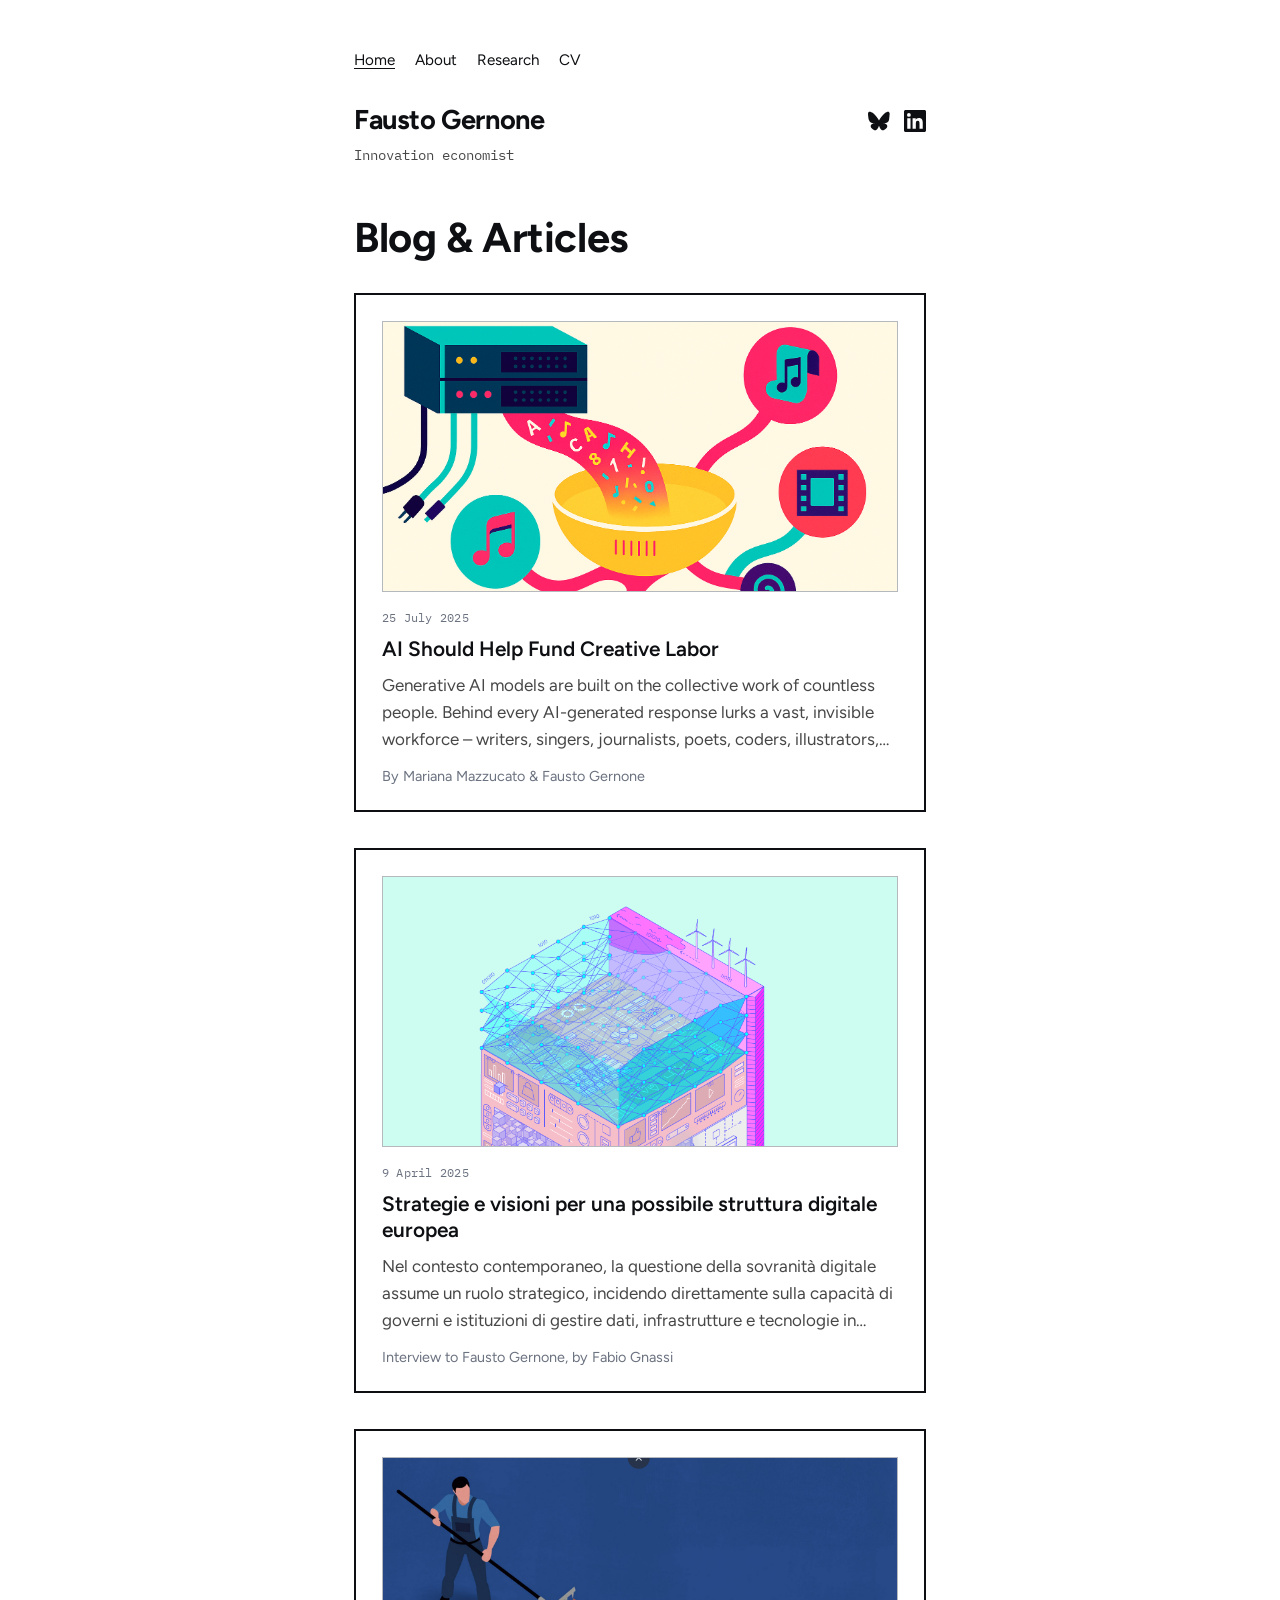
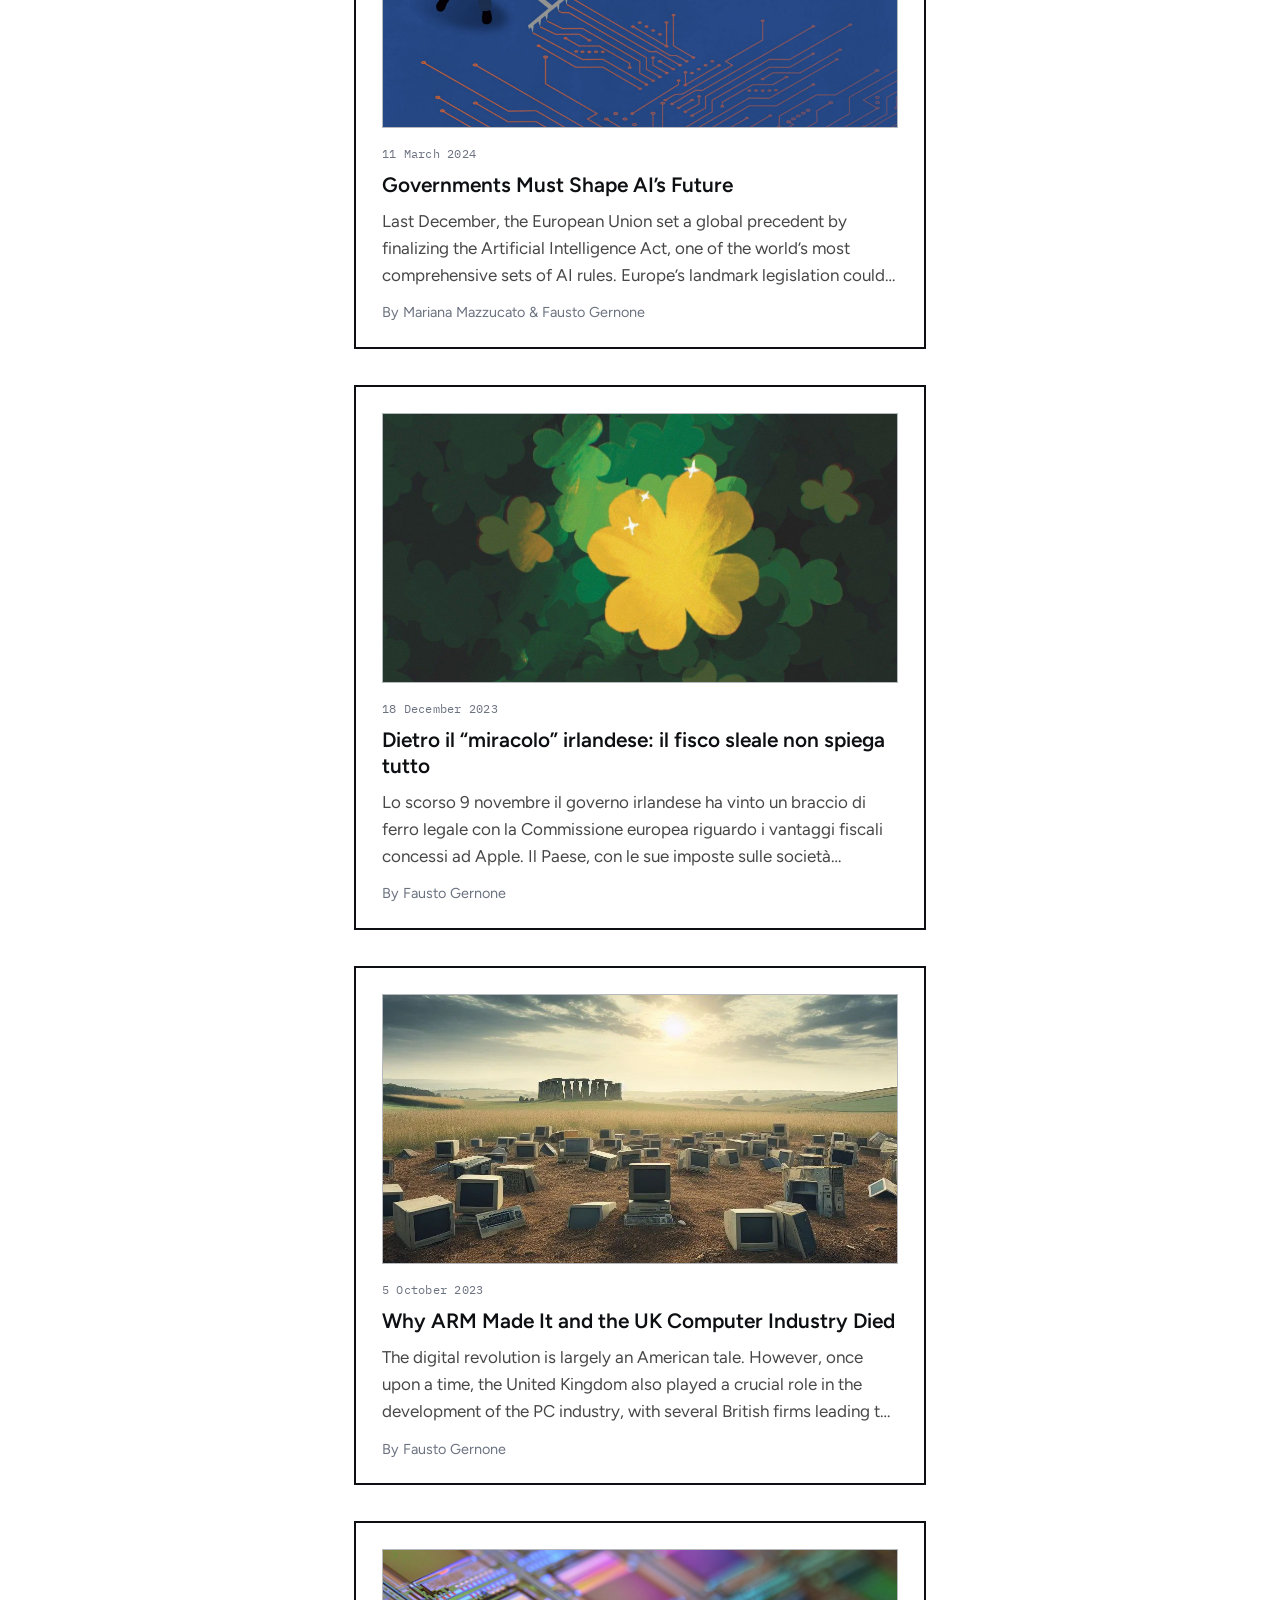
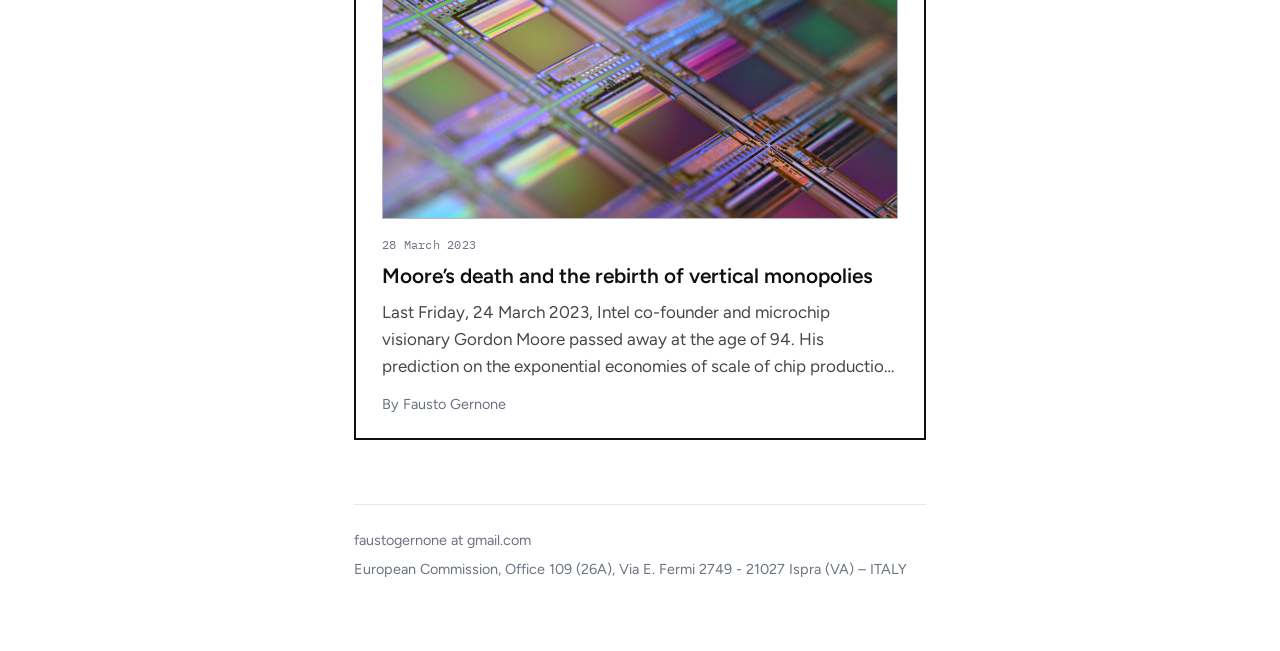
==== index.html @ ef16dad3 "Initial version of fausto.ge static site" ====
<!doctype html>
<html lang="en">
<head>
<meta charset="utf-8">
<meta name="viewport" content="width=device-width, initial-scale=1">
<title>Fausto Gernone</title>
<meta name="description" content="Fausto Gernone — innovation economist. Blog & articles.">
<link rel="preconnect" href="https://fonts.googleapis.com">
<link rel="preconnect" href="https://fonts.gstatic.com" crossorigin>
<link href="https://fonts.googleapis.com/css2?family=Figtree:wght@400;500;600;700&family=IBM+Plex+Mono:wght@400;500&display=swap" rel="stylesheet">
<link rel="stylesheet" href="style.css">
</head>
<body>
<div class="container">

  <header class="site-header">
    <nav class="site-nav">
      <a href="index.html" aria-current="page">Home</a>
      <a href="about.html">About</a>
      <a href="research.html">Research</a>
      <a href="https://drive.google.com/file/d/1a1qruCtXTRyG9_i2cJbVmglhtq5A1HjI/view?usp=sharing">CV</a>
    </nav>
    <div class="title-row">
      <h2 class="site-title"><a href="index.html">Fausto Gernone</a></h2>
      <div class="social">
      <a href="https://bsky.app/profile/faustogernone.bsky.social" aria-label="Bluesky" title="Bluesky">
        <svg viewBox="0 0 600 530" xmlns="http://www.w3.org/2000/svg" aria-hidden="true"><path d="M135.72 44.03C202.216 93.951 273.74 195.17 300 249.49c26.262-54.316 97.782-155.54 164.28-205.46C512.26 8.009 590-19.862 590 68.825c0 17.712-10.155 148.79-16.111 170.07-20.703 73.984-96.144 92.854-163.25 81.433 117.3 19.964 147.14 86.092 82.697 152.22-122.39 125.59-175.91-31.511-189.63-71.766-2.514-7.38-3.69-10.832-3.708-7.896-.017-2.936-1.193.516-3.707 7.896-13.714 40.255-67.233 197.36-189.63 71.766-64.444-66.128-34.605-132.26 82.697-152.22-67.108 11.421-142.55-7.449-163.25-81.433C10.155 217.61 0 86.535 0 68.825c0-88.687 77.742-60.816 135.72-24.795z"/></svg>
      </a>
      <a href="https://www.linkedin.com/in/fausto-gernone-833bab109/" aria-label="LinkedIn" title="LinkedIn">
        <svg viewBox="0 0 24 24" xmlns="http://www.w3.org/2000/svg" aria-hidden="true"><path d="M20.447 20.452h-3.554v-5.569c0-1.328-.027-3.037-1.852-3.037-1.853 0-2.136 1.445-2.136 2.939v5.667H9.351V9h3.414v1.561h.046c.477-.9 1.637-1.85 3.37-1.85 3.601 0 4.267 2.37 4.267 5.455v6.286zM5.337 7.433a2.062 2.062 0 01-2.063-2.065 2.064 2.064 0 112.063 2.065zm1.782 13.019H3.555V9h3.564v11.452zM22.225 0H1.771C.792 0 0 .774 0 1.729v20.542C0 23.227.792 24 1.771 24h20.451C23.2 24 24 23.227 24 22.271V1.729C24 .774 23.2 0 22.222 0h.003z"/></svg>
      </a>
      </div>
    </div>
    <p class="site-tagline">Innovation economist</p>
  </header>

  <main>
    <h1 class="page-title">Blog &amp; Articles</h1>

    <div class="posts">

      <article class="post">
        <a href="https://www.project-syndicate.org/onpoint/how-ai-profits-can-help-fund-cultural-production-by-mariana-mazzucato-and-fausto-gernone-2025-07"><img class="post-thumb" src="images/post-ai-creative-labor.png" alt="" loading="lazy"></a>
        <div class="post-body">
          <p class="post-date">25 July 2025</p>
          <h3 class="post-title"><a href="https://www.project-syndicate.org/onpoint/how-ai-profits-can-help-fund-cultural-production-by-mariana-mazzucato-and-fausto-gernone-2025-07">AI Should Help Fund Creative Labor</a></h3>
          <p class="post-excerpt">Generative AI models are built on the collective work of countless people. Behind every AI-generated response lurks a vast, invisible workforce &ndash; writers, singers, journalists, poets, coders, illustrators, photographers, and filmmakers &ndash; whose creations have been used without permission or compensation.</p>
          <p class="byline">By Mariana Mazzucato &amp; Fausto Gernone</p>
        </div>
      </article>

      <article class="post">
        <a href="https://www.the-bunker.it/strategie-e-visioni-per-una-possibile-struttura-digitale-europea/"><img class="post-thumb" src="images/post-bunker-interview.png" alt="" loading="lazy"></a>
        <div class="post-body">
          <p class="post-date">9 April 2025</p>
          <h3 class="post-title"><a href="https://www.the-bunker.it/strategie-e-visioni-per-una-possibile-struttura-digitale-europea/">Strategie e visioni per una possibile struttura digitale europea</a></h3>
          <p class="post-excerpt">Nel contesto contemporaneo, la questione della sovranit&agrave; digitale assume un ruolo strategico, incidendo direttamente sulla capacit&agrave; di governi e istituzioni di gestire dati, infrastrutture e tecnologie in modo autonomo. Secondo Fausto Gernone, economista della concorrenza specializzato in ecosistemi digitali, l&rsquo;Europa sconta oggi un ritardo strutturale.</p>
          <p class="byline">Interview to Fausto Gernone, by Fabio Gnassi</p>
        </div>
      </article>

      <article class="post">
        <a href="https://www.project-syndicate.org/magazine/governments-must-shape-ai-business-not-only-regulate-redistribute-after-the-fact-by-mariana-mazzucato-and-fausto-gernone-2024-03"><img class="post-thumb" src="images/post-governments-ai.png" alt="" loading="lazy"></a>
        <div class="post-body">
          <p class="post-date">11 March 2024</p>
          <h3 class="post-title"><a href="https://www.project-syndicate.org/magazine/governments-must-shape-ai-business-not-only-regulate-redistribute-after-the-fact-by-mariana-mazzucato-and-fausto-gernone-2024-03">Governments Must Shape AI&rsquo;s Future</a></h3>
          <p class="post-excerpt">Last December, the European Union set a global precedent by finalizing the Artificial Intelligence Act, one of the world&rsquo;s most comprehensive sets of AI rules. Europe&rsquo;s landmark legislation could signal a broader trend toward more responsive AI policies.</p>
          <p class="byline">By Mariana Mazzucato &amp; Fausto Gernone</p>
        </div>
      </article>

      <article class="post">
        <a href="https://www.ilfattoquotidiano.it/in-edicola/articoli/2023/12/18/dietro-il-miracolo-irlandese-il-fisco-sleale-non-spiega-tutto/7386383/"><img class="post-thumb" src="images/post-irish-miracle.jpg" alt="" loading="lazy"></a>
        <div class="post-body">
          <p class="post-date">18 December 2023</p>
          <h3 class="post-title"><a href="https://www.ilfattoquotidiano.it/in-edicola/articoli/2023/12/18/dietro-il-miracolo-irlandese-il-fisco-sleale-non-spiega-tutto/7386383/">Dietro il &ldquo;miracolo&rdquo; irlandese: il fisco sleale non spiega tutto</a></h3>
          <p class="post-excerpt">Lo scorso 9 novembre il governo irlandese ha vinto un braccio di ferro legale con la Commissione europea riguardo i vantaggi fiscali concessi ad Apple. Il Paese, con le sue imposte sulle societ&agrave; estremamente basse, &egrave; diventato un rifugio fiscale attraente, attirando a Dublino le sedi europee di innumerevoli multinazionali.</p>
          <p class="byline">By Fausto Gernone</p>
        </div>
      </article>

      <article class="post">
        <a href="https://medium.com/iipp-blog/why-arm-made-it-and-the-uk-computer-industry-died-6fdf1dc7c665"><img class="post-thumb" src="images/post-arm.jpg" alt="" loading="lazy"></a>
        <div class="post-body">
          <p class="post-date">5 October 2023</p>
          <h3 class="post-title"><a href="https://medium.com/iipp-blog/why-arm-made-it-and-the-uk-computer-industry-died-6fdf1dc7c665">Why ARM Made It and the UK Computer Industry Died</a></h3>
          <p class="post-excerpt">The digital revolution is largely an American tale. However, once upon a time, the United Kingdom also played a crucial role in the development of the PC industry, with several British firms leading the way in the digital realm.</p>
          <p class="byline">By Fausto Gernone</p>
        </div>
      </article>

      <article class="post">
        <a href="https://medium.com/iipp-blog/moores-death-and-the-rebirth-of-vertical-monopolies-befa9ce5b892"><img class="post-thumb" src="images/post-moore.jpg" alt="" loading="lazy"></a>
        <div class="post-body">
          <p class="post-date">28 March 2023</p>
          <h3 class="post-title"><a href="https://medium.com/iipp-blog/moores-death-and-the-rebirth-of-vertical-monopolies-befa9ce5b892">Moore&rsquo;s death and the rebirth of vertical monopolies</a></h3>
          <p class="post-excerpt">Last Friday, 24 March 2023, Intel co-founder and microchip visionary Gordon Moore passed away at the age of 94. His prediction on the exponential economies of scale of chip production made him a symbol of the technological progress in the industry.</p>
          <p class="byline">By Fausto Gernone</p>
        </div>
      </article>

    </div>
  </main>

  <footer class="site-footer">
    <p>faustogernone at gmail.com</p>
    <p>European Commission, Office 109 (26A), Via E. Fermi 2749 - 21027 Ispra (VA) – ITALY</p>
  </footer>

</div>
</body>
</html>
---- style.css ----
/* fausto.ge — faithful static replica of the WordPress "Pub" theme
   Design tokens extracted from the live site:
   fonts  Figtree (body/headings), Literata (site title), IBM Plex Mono (tagline)
   colors primary #0d0f12  secondary #005ae1  foreground #474747
          background #ffffff  tertiary #f7f9fd
   layout 620px content column, line-height 1.6                          */

:root {
  --primary:    #0d0f12;
  --secondary:  #005ae1;
  --foreground: #474747;
  --background: #ffffff;
  --tertiary:   #f7f9fd;
  --content:    620px;
  --sans:  "Figtree", -apple-system, BlinkMacSystemFont, "Segoe UI", sans-serif;
  --mono:  "IBM Plex Mono", ui-monospace, "SF Mono", Menlo, Consolas, monospace;
}

* { box-sizing: border-box; }

html { -webkit-text-size-adjust: 100%; }

body {
  margin: 0;
  background-color: var(--background);
  color: var(--foreground);
  font-family: var(--sans);
  font-size: 17px;
  line-height: 1.6;
  -webkit-font-smoothing: antialiased;
  text-rendering: optimizeLegibility;
}

.container {
  max-width: var(--content);
  margin: 0 auto;
  padding: 3rem 1.5rem 4rem;
}

a { color: var(--secondary); text-decoration: none; }
a:hover { color: var(--primary); text-decoration: underline; text-underline-offset: 2px; }

/* ---------- Header ---------- */
.site-header { margin-bottom: 3rem; }

.site-nav {
  display: flex;
  flex-wrap: wrap;
  gap: 1.25rem;
  margin-bottom: 2rem;
  font-size: 0.95rem;
}
.site-nav a { color: var(--primary); }
.site-nav a:hover { color: var(--secondary); text-decoration: none; }
.site-nav a[aria-current="page"] { text-decoration: underline; text-underline-offset: 3px; }

.title-row {
  display: flex;
  align-items: center;
  gap: 0.95rem;
  margin: 0 0 0.35rem;
}
.site-title {
  font-family: var(--sans);
  font-weight: 700;
  font-size: 1.7rem;
  line-height: 1.2;
  letter-spacing: -0.015em;
  margin: 0;
}
.site-title a { color: var(--primary); }
.site-title a:hover { color: var(--foreground); text-decoration: none; }

.site-tagline {
  font-family: var(--mono);
  font-size: 0.9rem;
  color: var(--foreground);
  margin: 0 0 1rem;
}
/* the quirk: a terminal cursor that blinks a few times, then signs off */
.site-tagline::after {
  content: "\258B";           /* ▋ */
  margin-left: 0.15em;
  color: var(--secondary);
  opacity: 0;
  animation: blinkout 4.4s steps(1) forwards;
}
@keyframes blinkout {
  0%, 25%, 50%, 75%       { opacity: 1; }
  12.5%, 37.5%, 62.5%, 87.5%, 100% { opacity: 0; }
}
@media (prefers-reduced-motion: reduce) {
  .site-tagline::after { animation: none; opacity: 0; }
}

.social { display: flex; gap: 0.85rem; align-items: center; margin-left: auto; }
.social a { color: var(--primary); display: inline-flex; }
.social a:hover { color: var(--secondary); }
.social svg { width: 22px; height: 22px; display: block; fill: currentColor; }

/* ---------- Headings ---------- */
h1.page-title {
  font-family: var(--sans);
  font-weight: 700;
  color: var(--primary);
  font-size: clamp(1.9rem, 1.6rem + 1.5vw, 2.6rem);
  line-height: 1.15;
  letter-spacing: -0.01em;
  margin: 0 0 2rem;
}
h2.section-title {
  font-family: var(--sans);
  font-weight: 700;
  color: var(--primary);
  font-size: clamp(1.5rem, 1.35rem + 0.8vw, 1.95rem);
  line-height: 1.2;
  margin: 3rem 0 1.5rem;
}

/* ---------- Post list (home) — thick black framed postcards ---------- */
.posts { display: flex; flex-direction: column; gap: 2.25rem; }

.post {
  background: #fff;
  border: 2px solid var(--primary);   /* squared black frame */
  border-radius: 0;
  padding: 26px 26px 22px;            /* wide white mat around the picture */
  transition: border-color 0.15s ease;
}
.post:hover { border-color: var(--secondary); }

.post-thumb {
  display: block;
  width: 100%;
  aspect-ratio: 1200 / 630;
  object-fit: cover;
  margin: 0;
  border-radius: 0;
  border: 1px solid rgba(13, 15, 18, 0.28);  /* subtle dark grey line around the pic */
  background: var(--tertiary);
}

.post-body { padding: 0.95rem 0 0; }

.post-date {
  font-family: var(--mono);
  font-size: 0.78rem;
  letter-spacing: 0.02em;
  color: #6b7280;
  margin: 0 0 0.55rem;
}
.post-title {
  font-family: var(--sans);
  font-weight: 600;
  font-size: 1.3rem;
  line-height: 1.25;
  margin: 0 0 0.6rem;
}
.post-title a { color: var(--primary); }
.post-title a:hover { color: var(--secondary); text-decoration: none; }

/* Automated preview: paste the full opening text — CSS clips it to 3 lines
   and adds the ellipsis. No manual truncation needed. */
.post-excerpt {
  margin: 0 0 0.75rem;
  display: -webkit-box;
  -webkit-box-orient: vertical;
  -webkit-line-clamp: 3;
  line-clamp: 3;
  overflow: hidden;
}
.byline { font-size: 0.9rem; color: #6b7280; margin: 0; }

/* ---------- Prose (about) ---------- */
.prose p { margin: 0 0 1.25rem; }
.prose { font-size: 1.06rem; }

.about-photo {
  display: block;
  width: 100%;
  margin: 0 auto 2rem;
  border: 2px solid var(--primary);   /* same frame as the research gif */
  padding: 18px;                      /* white mat */
  background: #fff;
}

/* ---------- Research ---------- */
.research-hero {
  border: 2px solid var(--primary);
  background: #fff;
  padding: 18px;
  margin: 0 0 2.5rem;
}
.research-hero img { display: block; width: 100%; height: auto; }

.paper { margin: 0 0 2.25rem; }
.paper .cite { color: var(--primary); font-weight: 500; margin: 0 0 0.55rem; }
.paper .cite em { font-style: italic; }
.paper .award {
  font-size: 0.88rem;
  font-style: italic;
  color: #6b7280;
  margin: 0 0 0.55rem;
}

/* click-to-expand abstract + view-paper link on one line (no JS:
   native <details>; display:contents lifts summary + abstract into the
   flex row, and order pushes the open abstract below the whole line) */
.paper-actions {
  margin: 0;
  font-size: 0.95rem;
  display: flex;
  flex-wrap: wrap;
  align-items: baseline;
  gap: 0.5rem;
}
.paper-actions .pipe { color: #b9bec9; }
.paper-actions details { display: contents; }
.paper-actions summary {
  cursor: pointer;
  color: var(--secondary);
  user-select: none;
  list-style: none;              /* hide the default marker… */
}
.paper-actions summary::-webkit-details-marker { display: none; }
.paper-actions summary:hover { color: var(--primary); }
.paper-actions summary::before {
  content: "\25B6";              /* …and draw our own ▶ */
  display: inline-block;
  font-size: 0.7em;
  margin-right: 0.45em;
  transition: transform 0.15s ease;
}
.paper-actions details[open] summary::before { transform: rotate(90deg); }
.paper .abstract {
  flex-basis: 100%;              /* full-width row of its own… */
  order: 10;                     /* …after the actions line */
  margin: 0.85rem 0 0;
}

/* ---------- Footer ---------- */
.site-footer {
  margin-top: 4rem;
  padding-top: 1.5rem;
  border-top: 1px solid #e6e8ee;
  font-size: 0.9rem;
  color: #6b7280;
}
.site-footer p { margin: 0 0 0.4rem; }

@media (max-width: 500px) {
  .container { padding: 2rem 1.2rem 3rem; }
}
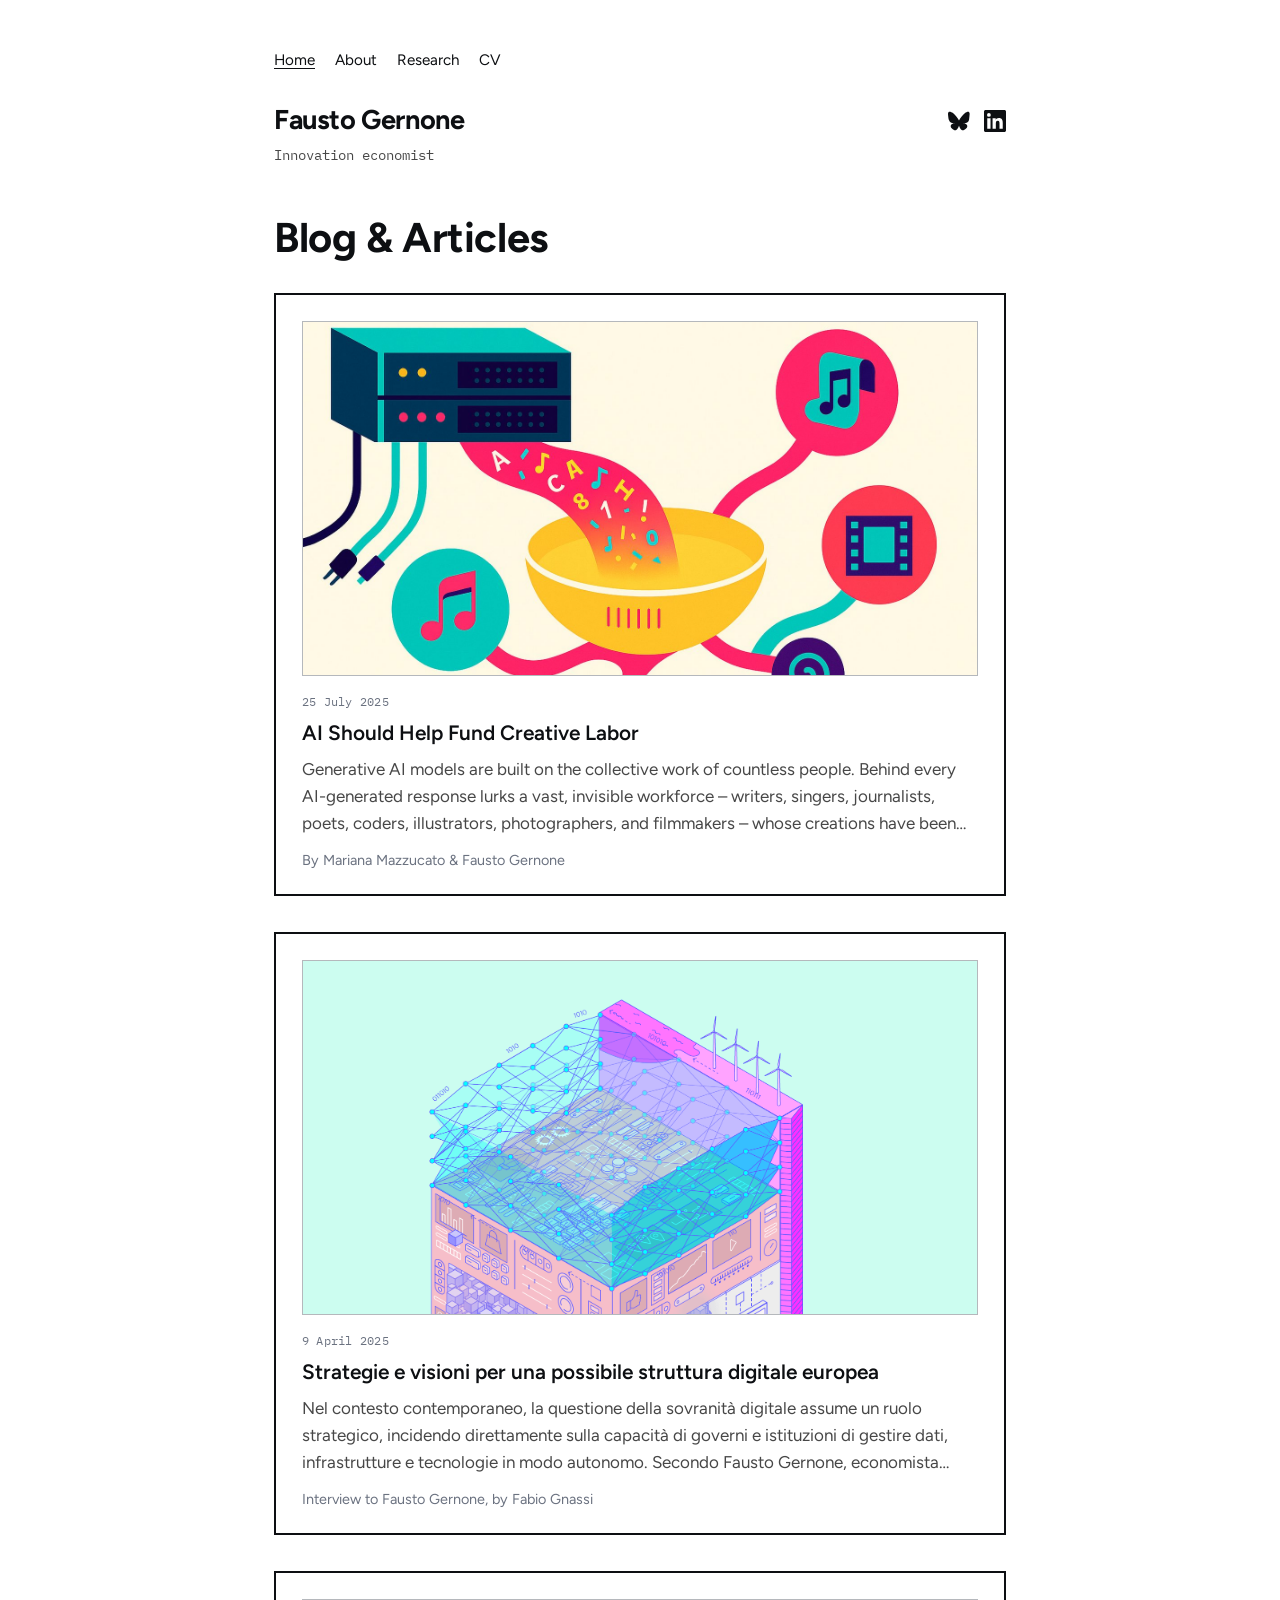
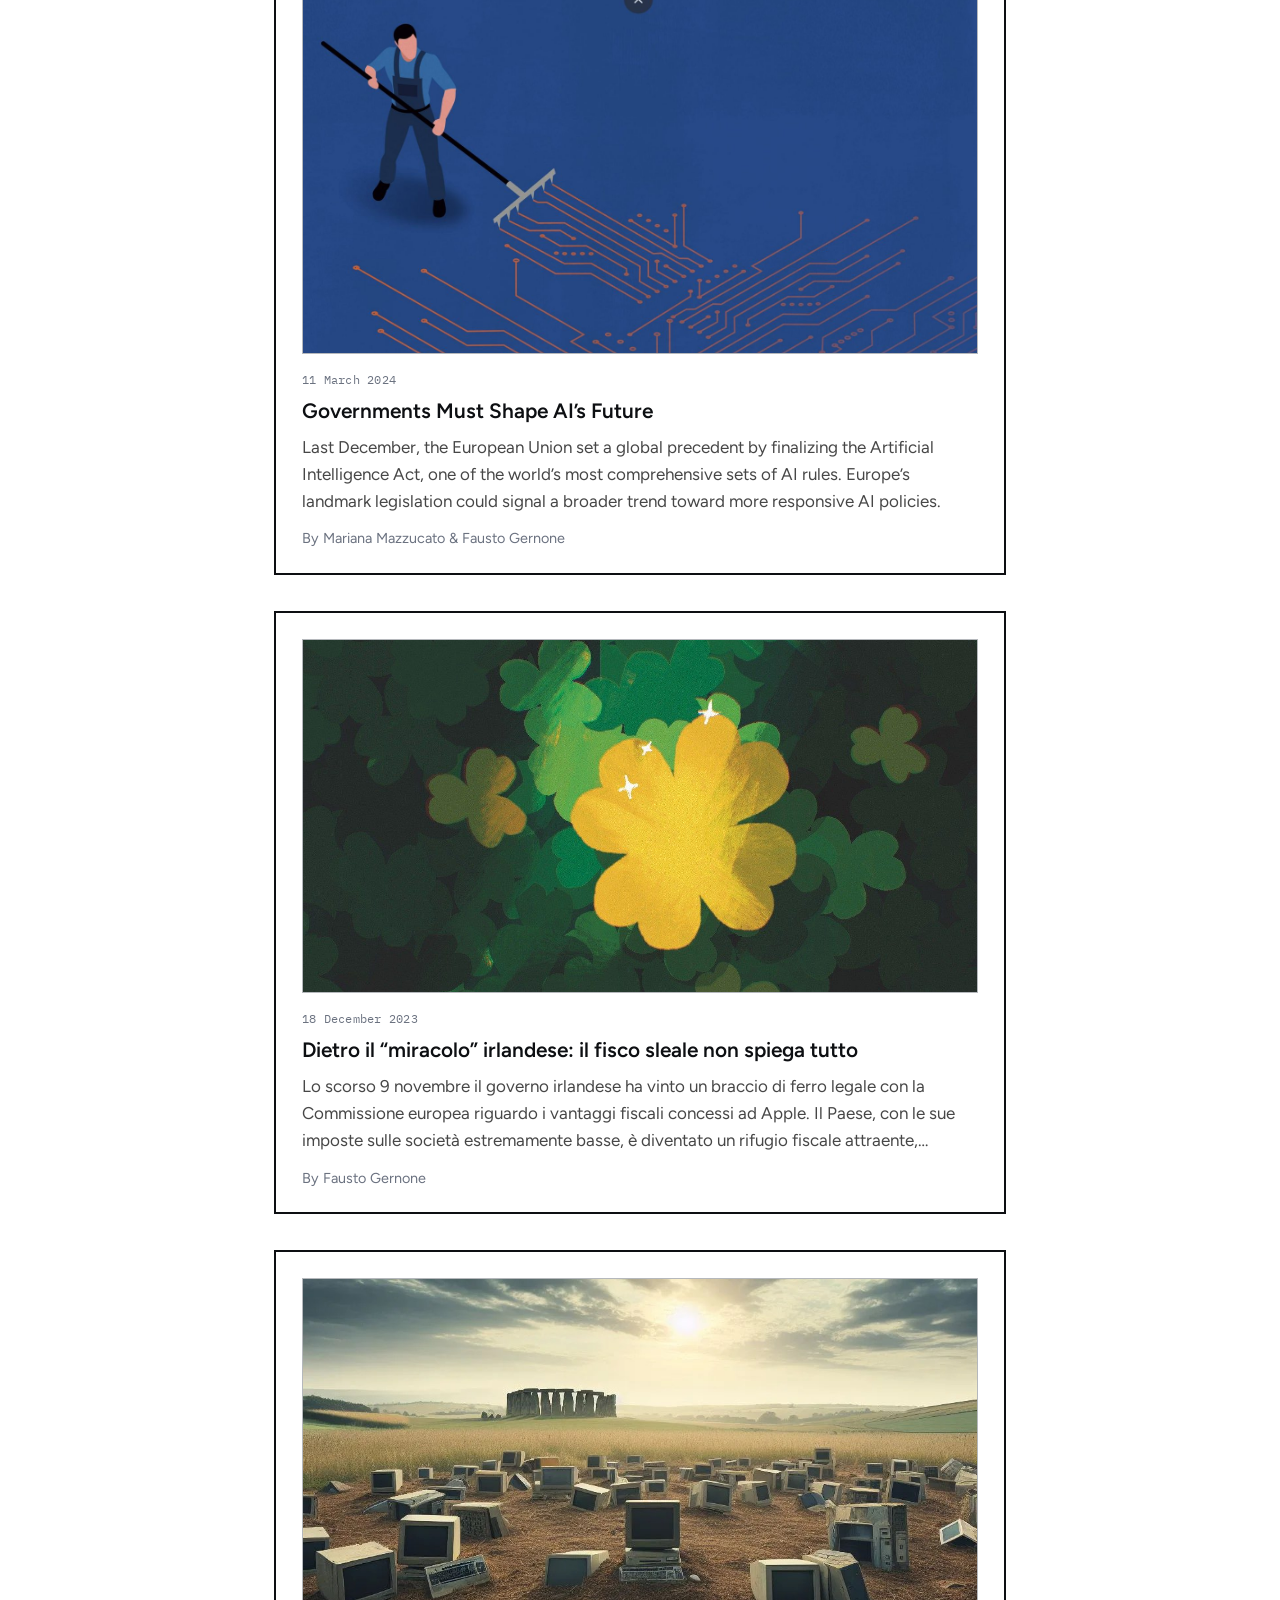
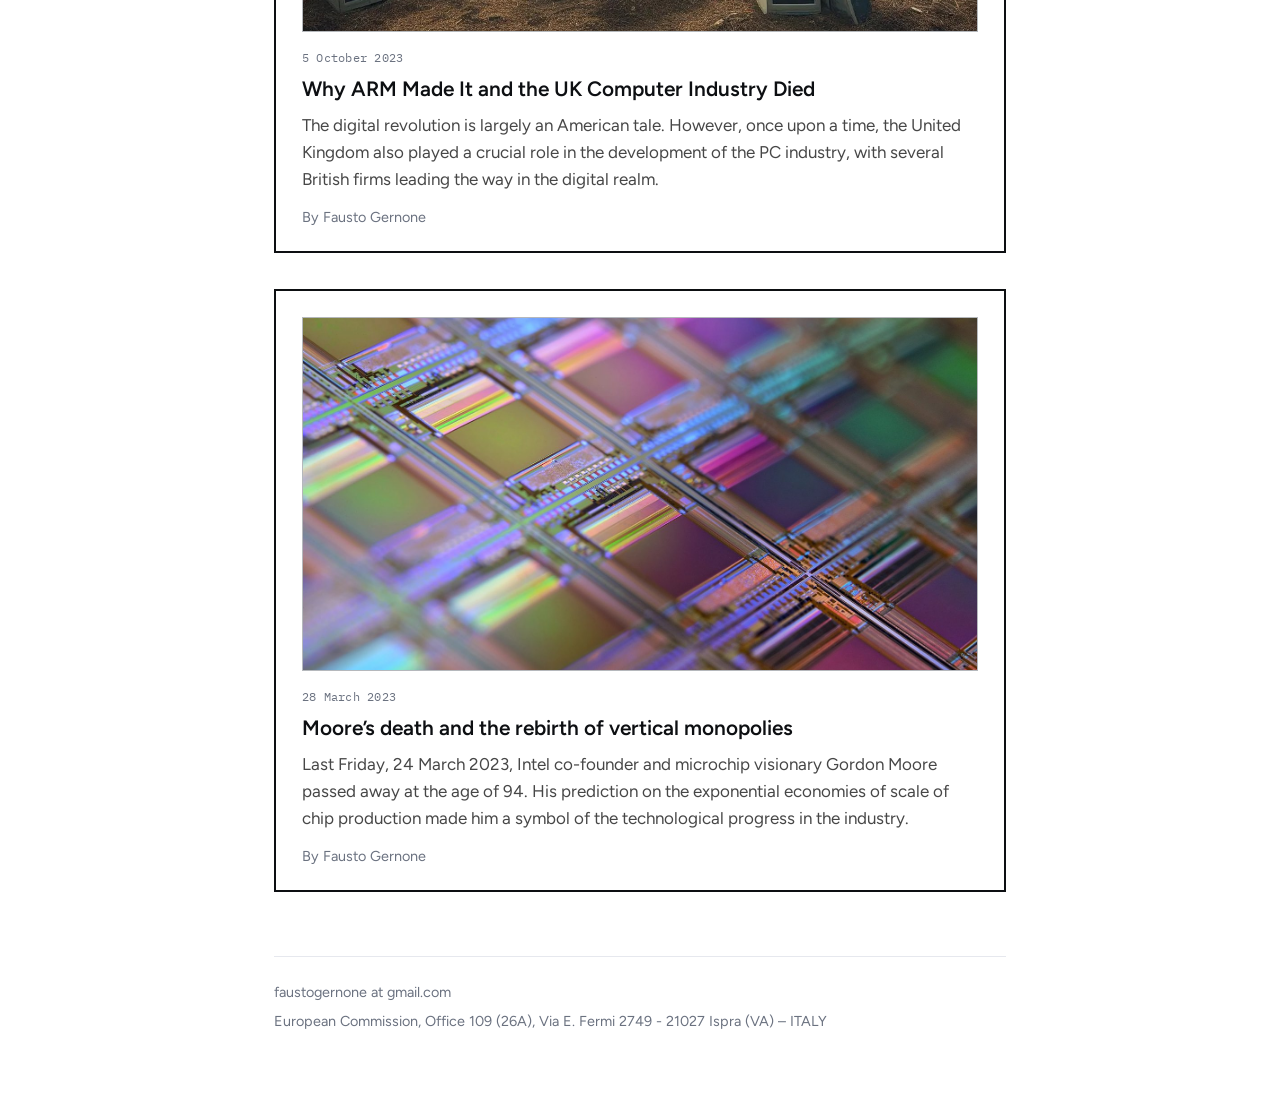
==== commit 40b65c73: "Optimize post images (resize to 1500px, recompress; 5.5MB -> 1.2MB)" ====
--- a/index.html
+++ b/index.html
@@ -40,7 +40,7 @@
     <div class="posts">
 
       <article class="post">
-        <a href="https://www.project-syndicate.org/onpoint/how-ai-profits-can-help-fund-cultural-production-by-mariana-mazzucato-and-fausto-gernone-2025-07"><img class="post-thumb" src="images/post-ai-creative-labor.png" alt="" loading="lazy"></a>
+        <a href="https://www.project-syndicate.org/onpoint/how-ai-profits-can-help-fund-cultural-production-by-mariana-mazzucato-and-fausto-gernone-2025-07"><img class="post-thumb" src="images/post-ai-creative-labor.jpg" alt="" loading="lazy"></a>
         <div class="post-body">
           <p class="post-date">25 July 2025</p>
           <h3 class="post-title"><a href="https://www.project-syndicate.org/onpoint/how-ai-profits-can-help-fund-cultural-production-by-mariana-mazzucato-and-fausto-gernone-2025-07">AI Should Help Fund Creative Labor</a></h3>
@@ -60,7 +60,7 @@
       </article>
 
       <article class="post">
-        <a href="https://www.project-syndicate.org/magazine/governments-must-shape-ai-business-not-only-regulate-redistribute-after-the-fact-by-mariana-mazzucato-and-fausto-gernone-2024-03"><img class="post-thumb" src="images/post-governments-ai.png" alt="" loading="lazy"></a>
+        <a href="https://www.project-syndicate.org/magazine/governments-must-shape-ai-business-not-only-regulate-redistribute-after-the-fact-by-mariana-mazzucato-and-fausto-gernone-2024-03"><img class="post-thumb" src="images/post-governments-ai.jpg" alt="" loading="lazy"></a>
         <div class="post-body">
           <p class="post-date">11 March 2024</p>
           <h3 class="post-title"><a href="https://www.project-syndicate.org/magazine/governments-must-shape-ai-business-not-only-regulate-redistribute-after-the-fact-by-mariana-mazzucato-and-fausto-gernone-2024-03">Governments Must Shape AI&rsquo;s Future</a></h3>
--- a/style.css
+++ b/style.css
@@ -11,7 +11,7 @@
   --foreground: #474747;
   --background: #ffffff;
   --tertiary:   #f7f9fd;
-  --content:    620px;
+  --content:    780px;
   --sans:  "Figtree", -apple-system, BlinkMacSystemFont, "Segoe UI", sans-serif;
   --mono:  "IBM Plex Mono", ui-monospace, "SF Mono", Menlo, Consolas, monospace;
 }
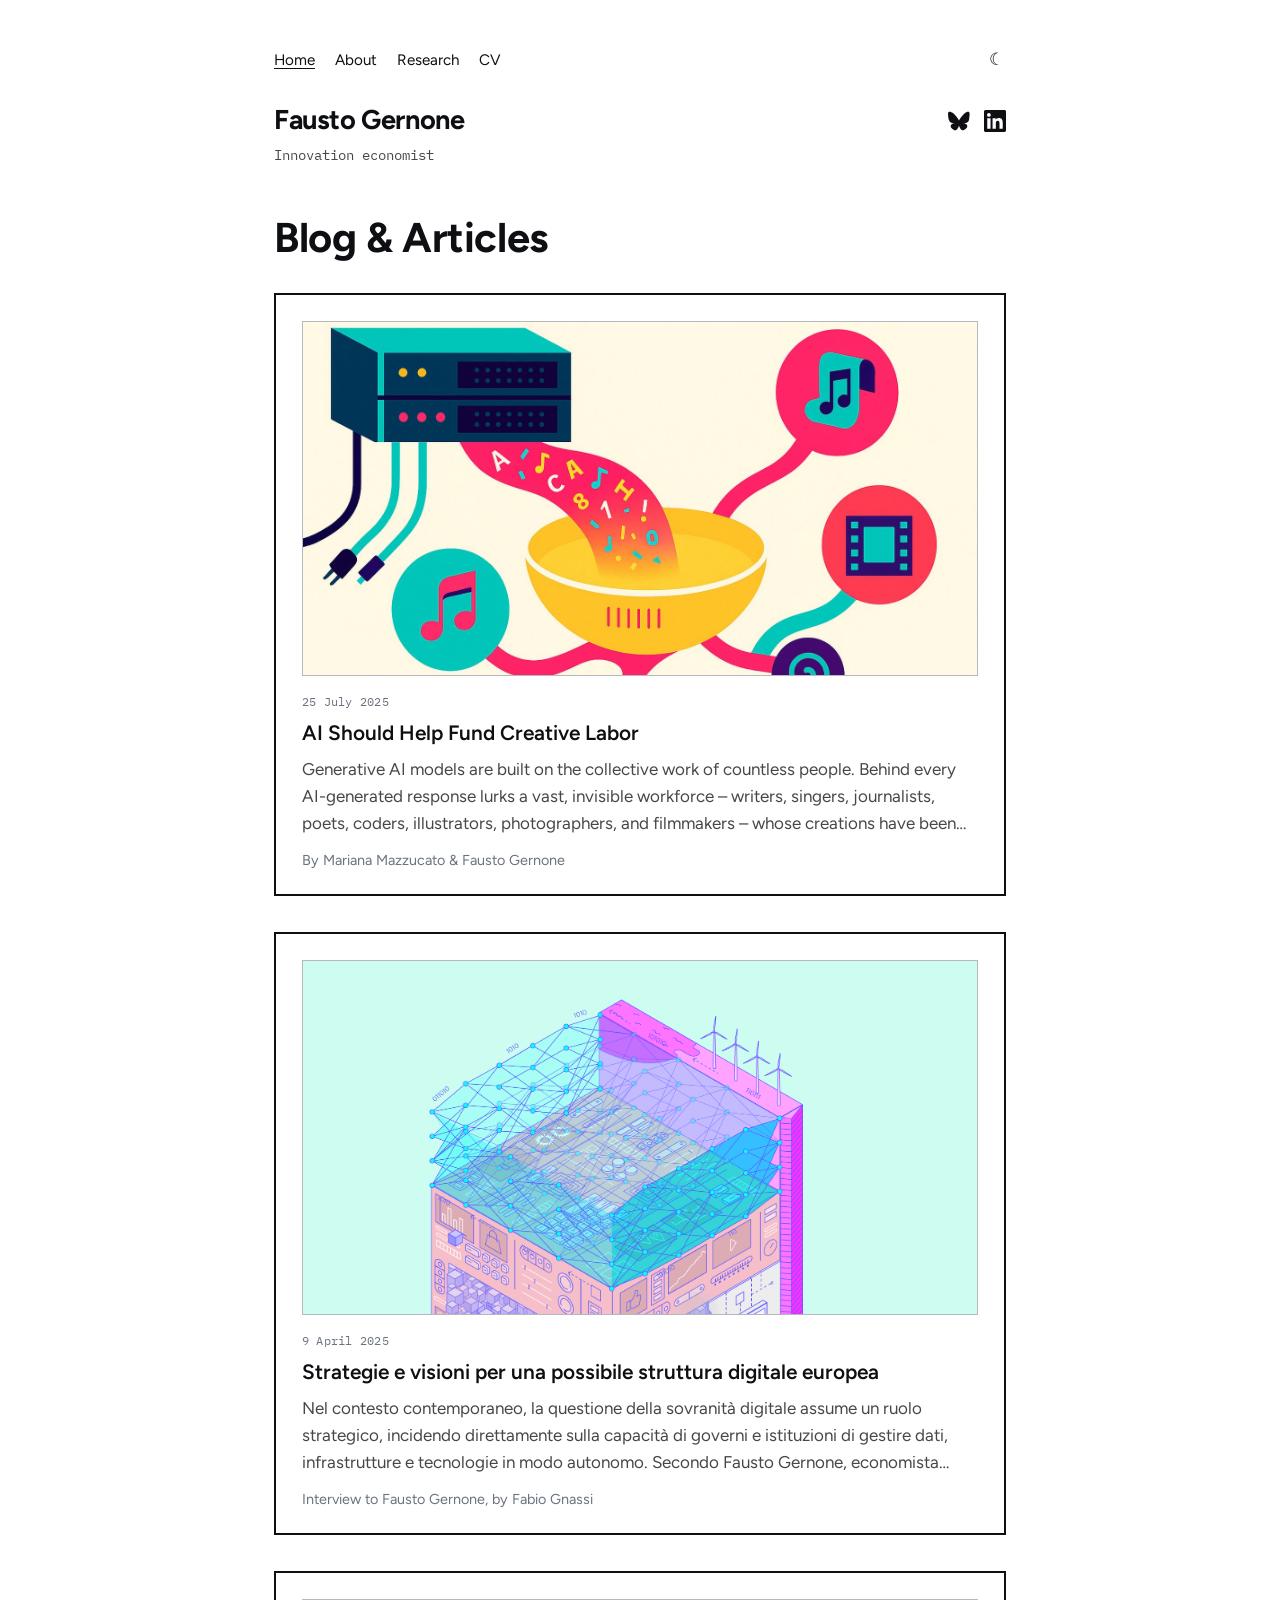
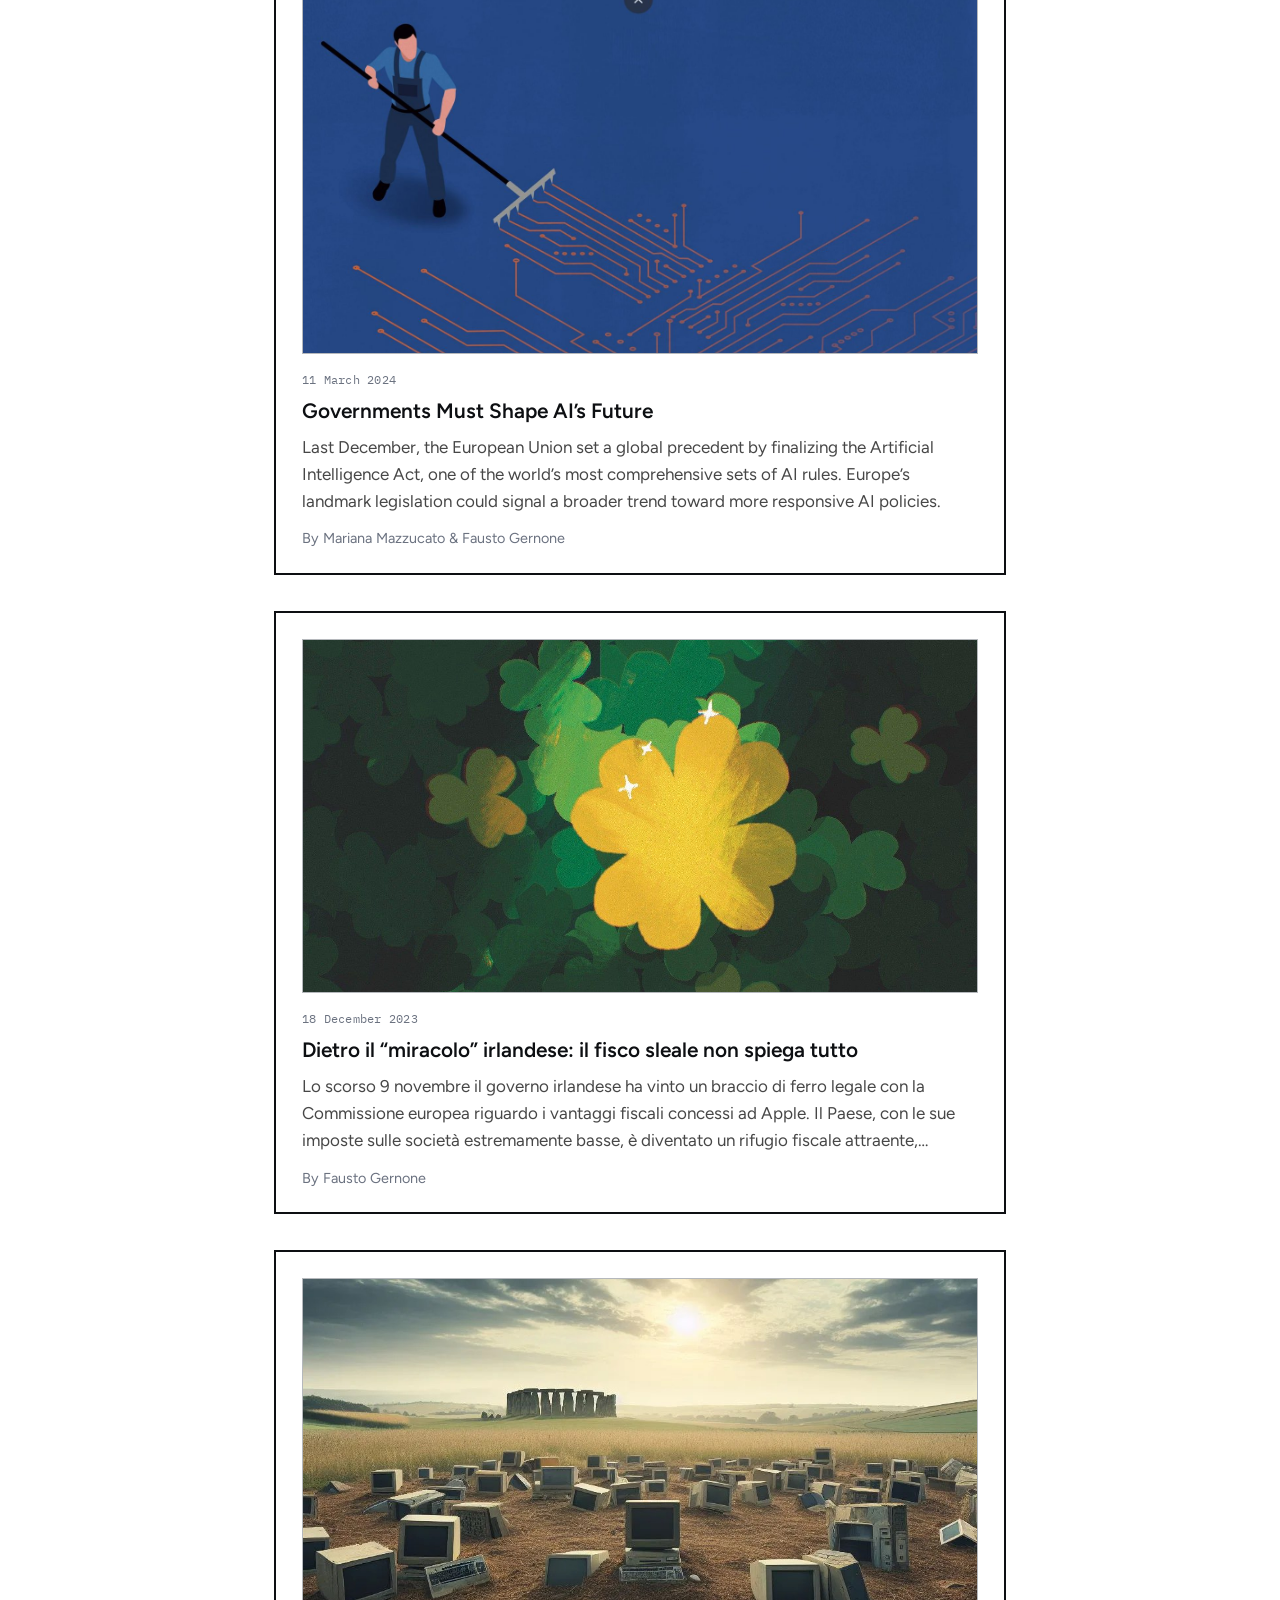
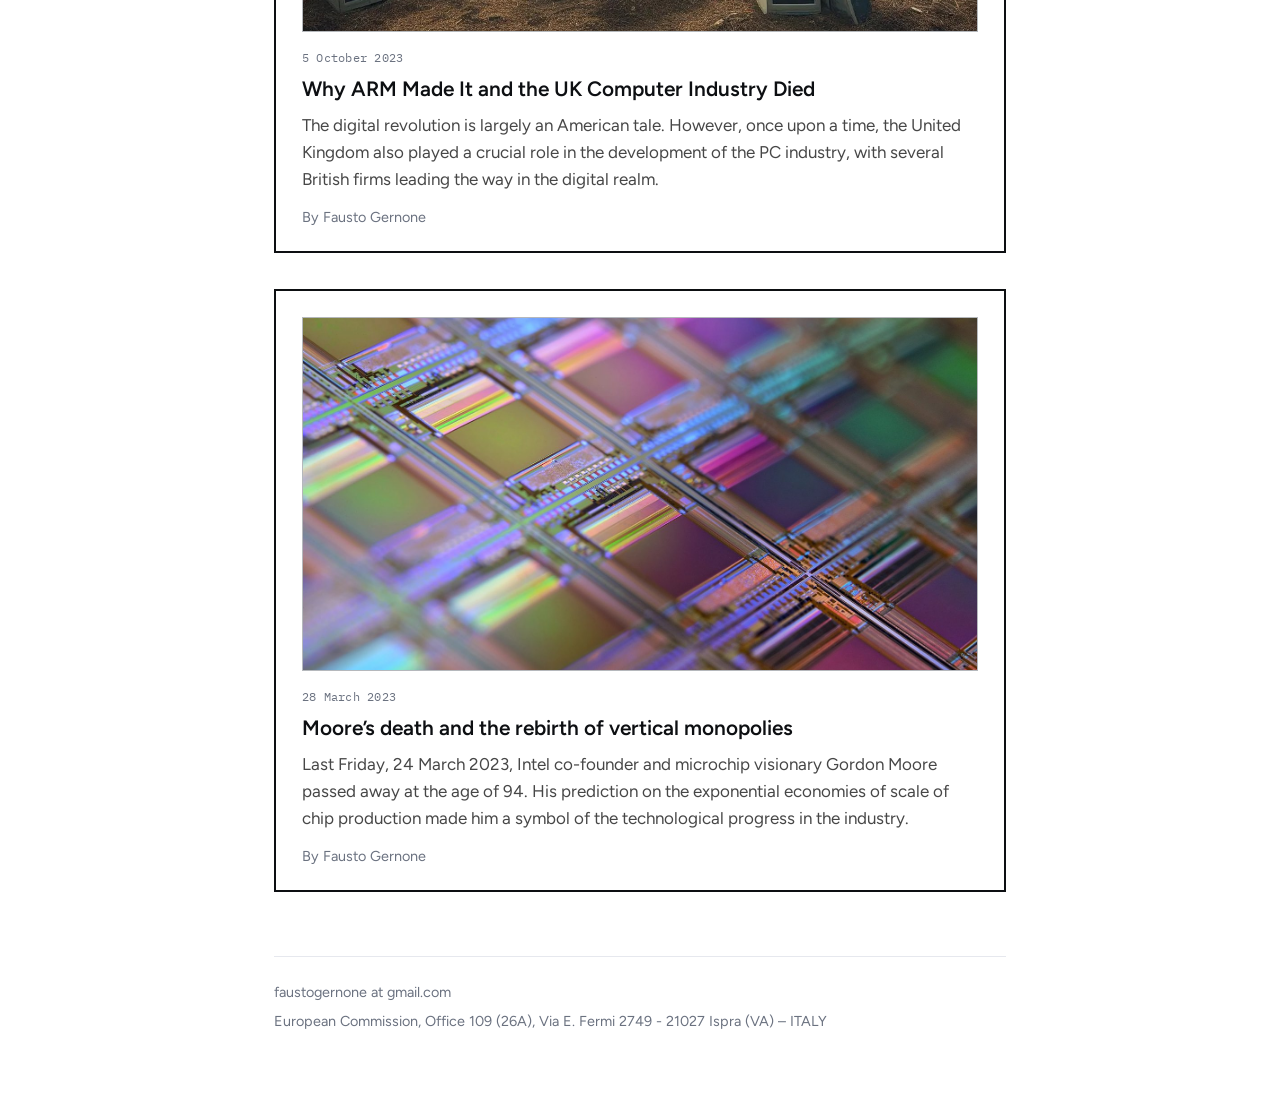
==== commit 2c4ee26b: "Replace light starfield with dark-mode toggle: night sky, white stars" ====
--- a/index.html
+++ b/index.html
@@ -8,6 +8,7 @@
 <link rel="preconnect" href="https://fonts.googleapis.com">
 <link rel="preconnect" href="https://fonts.gstatic.com" crossorigin>
 <link href="https://fonts.googleapis.com/css2?family=Figtree:wght@400;500;600;700&family=IBM+Plex+Mono:wght@400;500&display=swap" rel="stylesheet">
+<script>try{if(localStorage.getItem("theme")==="dark")document.documentElement.classList.add("dark")}catch(e){}</script>
 <link rel="stylesheet" href="style.css">
 </head>
 <body>
@@ -19,6 +20,7 @@
       <a href="about.html">About</a>
       <a href="research.html">Research</a>
       <a href="https://drive.google.com/file/d/1a1qruCtXTRyG9_i2cJbVmglhtq5A1HjI/view?usp=sharing">CV</a>
+      <button id="theme-toggle" class="theme-toggle" aria-label="Toggle dark mode" title="Toggle dark mode">☾</button>
     </nav>
     <div class="title-row">
       <h2 class="site-title"><a href="index.html">Fausto Gernone</a></h2>
@@ -108,5 +110,18 @@
   </footer>
 
 </div>
+<script>
+(function () {
+  var b = document.getElementById("theme-toggle");
+  if (!b) return;
+  function sync() { b.textContent = document.documentElement.classList.contains("dark") ? "☀" : "☾"; }
+  b.addEventListener("click", function () {
+    var dark = document.documentElement.classList.toggle("dark");
+    try { localStorage.setItem("theme", dark ? "dark" : "light"); } catch (e) {}
+    sync();
+  });
+  sync();
+})();
+</script>
 </body>
 </html>
--- a/style.css
+++ b/style.css
@@ -11,10 +11,30 @@
   --foreground: #474747;
   --background: #ffffff;
   --tertiary:   #f7f9fd;
+  --panel:      #ffffff;
+  --muted:      #6b7280;
+  --rule:       #e6e8ee;
   --content:    780px;
   --sans:  "Figtree", -apple-system, BlinkMacSystemFont, "Segoe UI", sans-serif;
   --mono:  "IBM Plex Mono", ui-monospace, "SF Mono", Menlo, Consolas, monospace;
 }
+
+/* ---------- Dark mode: night sky with white stars ---------- */
+:root.dark {
+  --primary:    #f0f1f4;
+  --secondary:  #7fb3e6;
+  --foreground: #b9bdc6;
+  --background: #0a0b0e;
+  --tertiary:   #15171c;
+  --panel:      #101216;
+  --muted:      #8a8f99;
+  --rule:       #23262e;
+}
+:root.dark body {
+  background-image: url("data:image/svg+xml,%3Csvg xmlns='http://www.w3.org/2000/svg' width='480' height='480'%3E%3Cg fill='%23ffffff'%3E%3Ccircle cx='22' cy='35' r='1.4' opacity='.8'/%3E%3Ccircle cx='140' cy='20' r='.8' opacity='.4'/%3E%3Ccircle cx='208' cy='30' r='1.6' opacity='.75'/%3E%3Ccircle cx='391' cy='44' r='1.3' opacity='.65'/%3E%3Ccircle cx='99' cy='58' r='2.2' opacity='.9'/%3E%3Ccircle cx='275' cy='74' r='1.2' opacity='.6'/%3E%3Ccircle cx='447' cy='98' r='.7' opacity='.3'/%3E%3Ccircle cx='170' cy='96' r='.7' opacity='.35'/%3E%3Ccircle cx='351' cy='120' r='.8' opacity='.38'/%3E%3Ccircle cx='61' cy='142' r='.8' opacity='.4'/%3E%3Ccircle cx='243' cy='157' r='.9' opacity='.4'/%3E%3Ccircle cx='415' cy='175' r='2.4' opacity='.95'/%3E%3Ccircle cx='313' cy='190' r='2' opacity='.85'/%3E%3Ccircle cx='131' cy='211' r='1' opacity='.5'/%3E%3Ccircle cx='75' cy='230' r='1.3' opacity='.62'/%3E%3Ccircle cx='238' cy='232' r='.7' opacity='.3'/%3E%3Ccircle cx='446' cy='241' r='.8' opacity='.4'/%3E%3Ccircle cx='296' cy='255' r='.7' opacity='.33'/%3E%3Ccircle cx='33' cy='262' r='.9' opacity='.45'/%3E%3Ccircle cx='369' cy='282' r='1' opacity='.5'/%3E%3Ccircle cx='162' cy='299' r='1.1' opacity='.55'/%3E%3Ccircle cx='289' cy='320' r='1.4' opacity='.7'/%3E%3Ccircle cx='84' cy='331' r='1.8' opacity='.8'/%3E%3Ccircle cx='409' cy='352' r='1.7' opacity='.78'/%3E%3Ccircle cx='204' cy='371' r='2.3' opacity='.9'/%3E%3Ccircle cx='58' cy='395' r='.7' opacity='.3'/%3E%3Ccircle cx='327' cy='401' r='.8' opacity='.36'/%3E%3Ccircle cx='127' cy='415' r='.7' opacity='.32'/%3E%3Ccircle cx='18' cy='447' r='1.2' opacity='.6'/%3E%3Ccircle cx='251' cy='438' r='.9' opacity='.42'/%3E%3Ccircle cx='373' cy='455' r='.9' opacity='.45'/%3E%3Ccircle cx='452' cy='432' r='1.1' opacity='.55'/%3E%3C/g%3E%3C/svg%3E");
+  background-size: 480px 480px;
+}
+:root.dark .post-thumb { border-color: rgba(255, 255, 255, 0.25); }
 
 * { box-sizing: border-box; }
 
@@ -53,6 +73,18 @@
 .site-nav a { color: var(--primary); }
 .site-nav a:hover { color: var(--secondary); text-decoration: none; }
 .site-nav a[aria-current="page"] { text-decoration: underline; text-underline-offset: 3px; }
+
+.theme-toggle {
+  margin-left: auto;
+  background: none;
+  border: none;
+  padding: 0 0.1rem;
+  font-size: 1.05rem;
+  line-height: 1;
+  cursor: pointer;
+  color: var(--primary);
+}
+.theme-toggle:hover { color: var(--secondary); }
 
 .title-row {
   display: flex;
@@ -121,7 +153,7 @@
 .posts { display: flex; flex-direction: column; gap: 2.25rem; }
 
 .post {
-  background: #fff;
+  background: var(--panel);
   border: 2px solid var(--primary);   /* squared black frame */
   border-radius: 0;
   padding: 26px 26px 22px;            /* wide white mat around the picture */
@@ -146,7 +178,7 @@
   font-family: var(--mono);
   font-size: 0.78rem;
   letter-spacing: 0.02em;
-  color: #6b7280;
+  color: var(--muted);
   margin: 0 0 0.55rem;
 }
 .post-title {
@@ -169,7 +201,7 @@
   line-clamp: 3;
   overflow: hidden;
 }
-.byline { font-size: 0.9rem; color: #6b7280; margin: 0; }
+.byline { font-size: 0.9rem; color: var(--muted); margin: 0; }
 
 /* ---------- Prose (about) ---------- */
 .prose p { margin: 0 0 1.25rem; }
@@ -181,13 +213,13 @@
   margin: 0 auto 2rem;
   border: 2px solid var(--primary);   /* same frame as the research gif */
   padding: 18px;                      /* white mat */
-  background: #fff;
+  background: var(--panel);
 }
 
 /* ---------- Research ---------- */
 .research-hero {
   border: 2px solid var(--primary);
-  background: #fff;
+  background: var(--panel);
   padding: 18px;
   margin: 0 0 2.5rem;
 }
@@ -199,7 +231,7 @@
 .paper .award {
   font-size: 0.88rem;
   font-style: italic;
-  color: #6b7280;
+  color: var(--muted);
   margin: 0 0 0.55rem;
 }
 
@@ -242,9 +274,9 @@
 .site-footer {
   margin-top: 4rem;
   padding-top: 1.5rem;
-  border-top: 1px solid #e6e8ee;
+  border-top: 1px solid var(--rule);
   font-size: 0.9rem;
-  color: #6b7280;
+  color: var(--muted);
 }
 .site-footer p { margin: 0 0 0.4rem; }
 
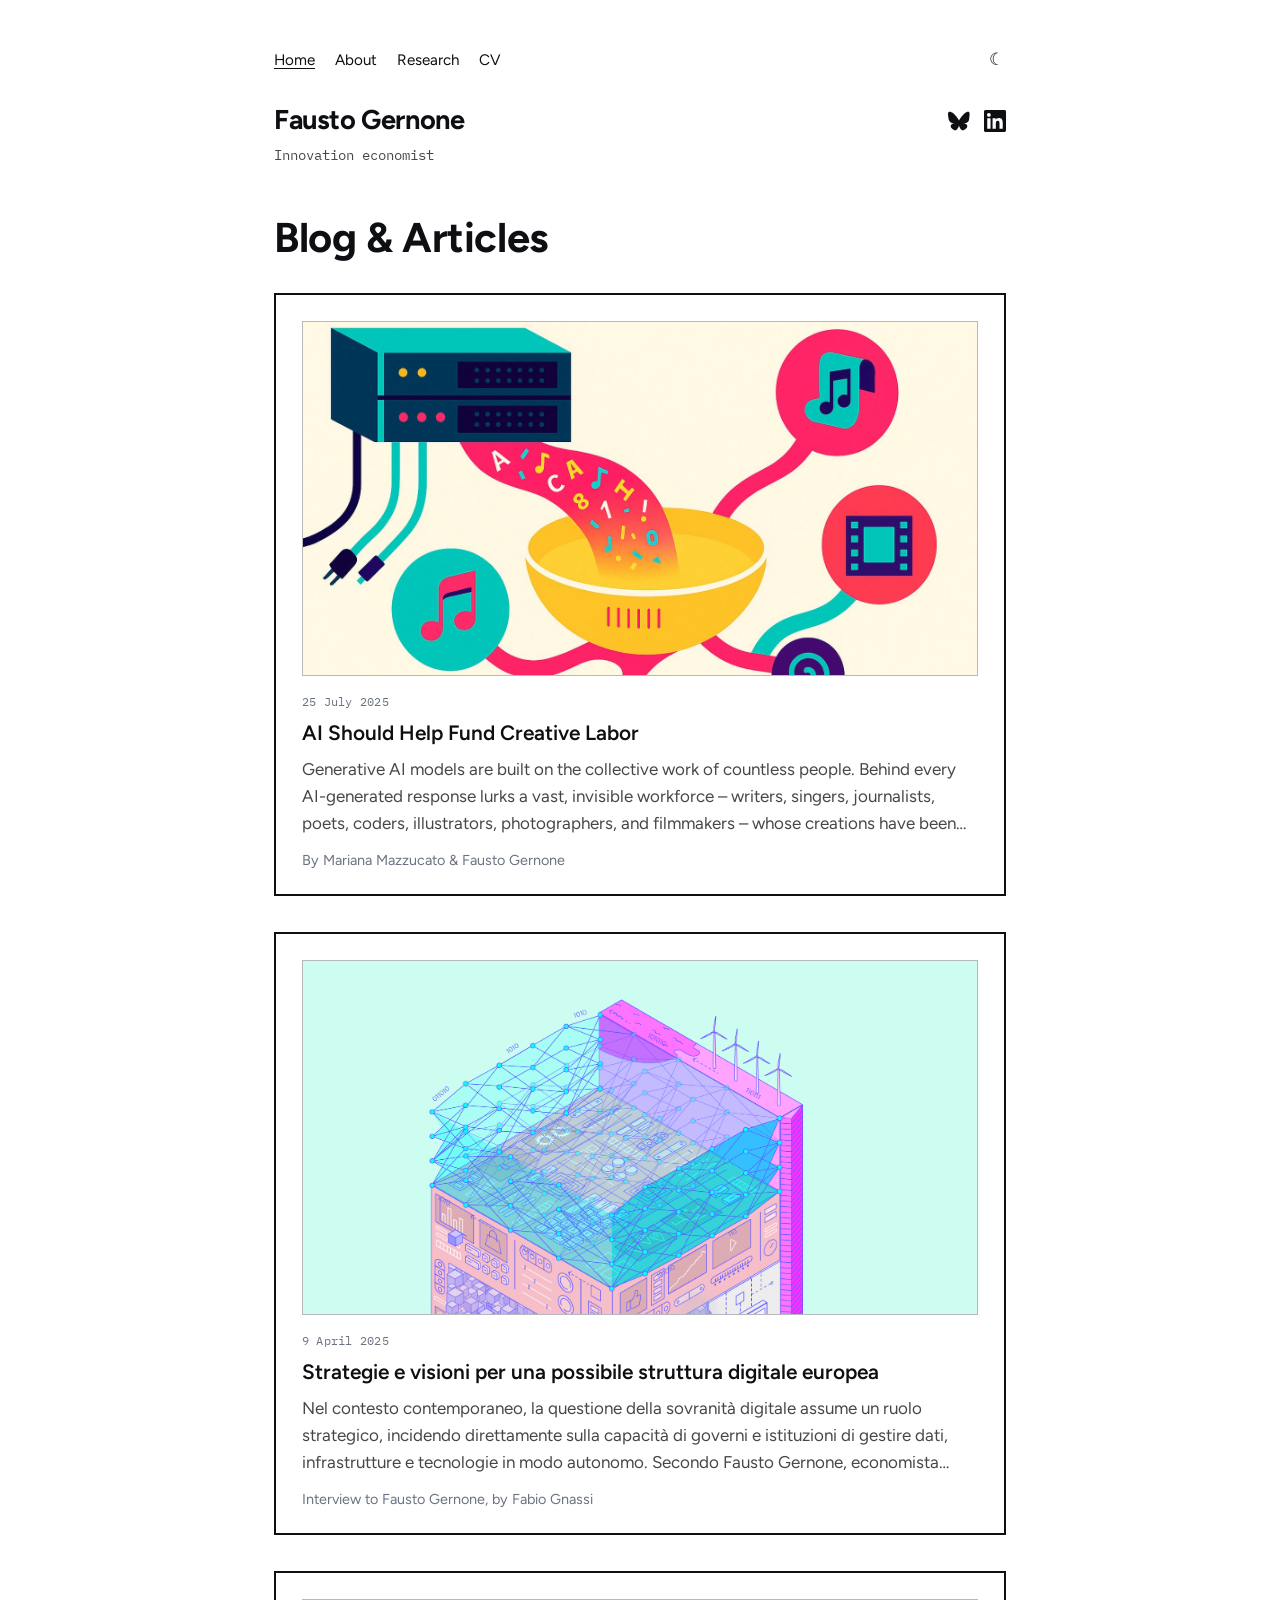
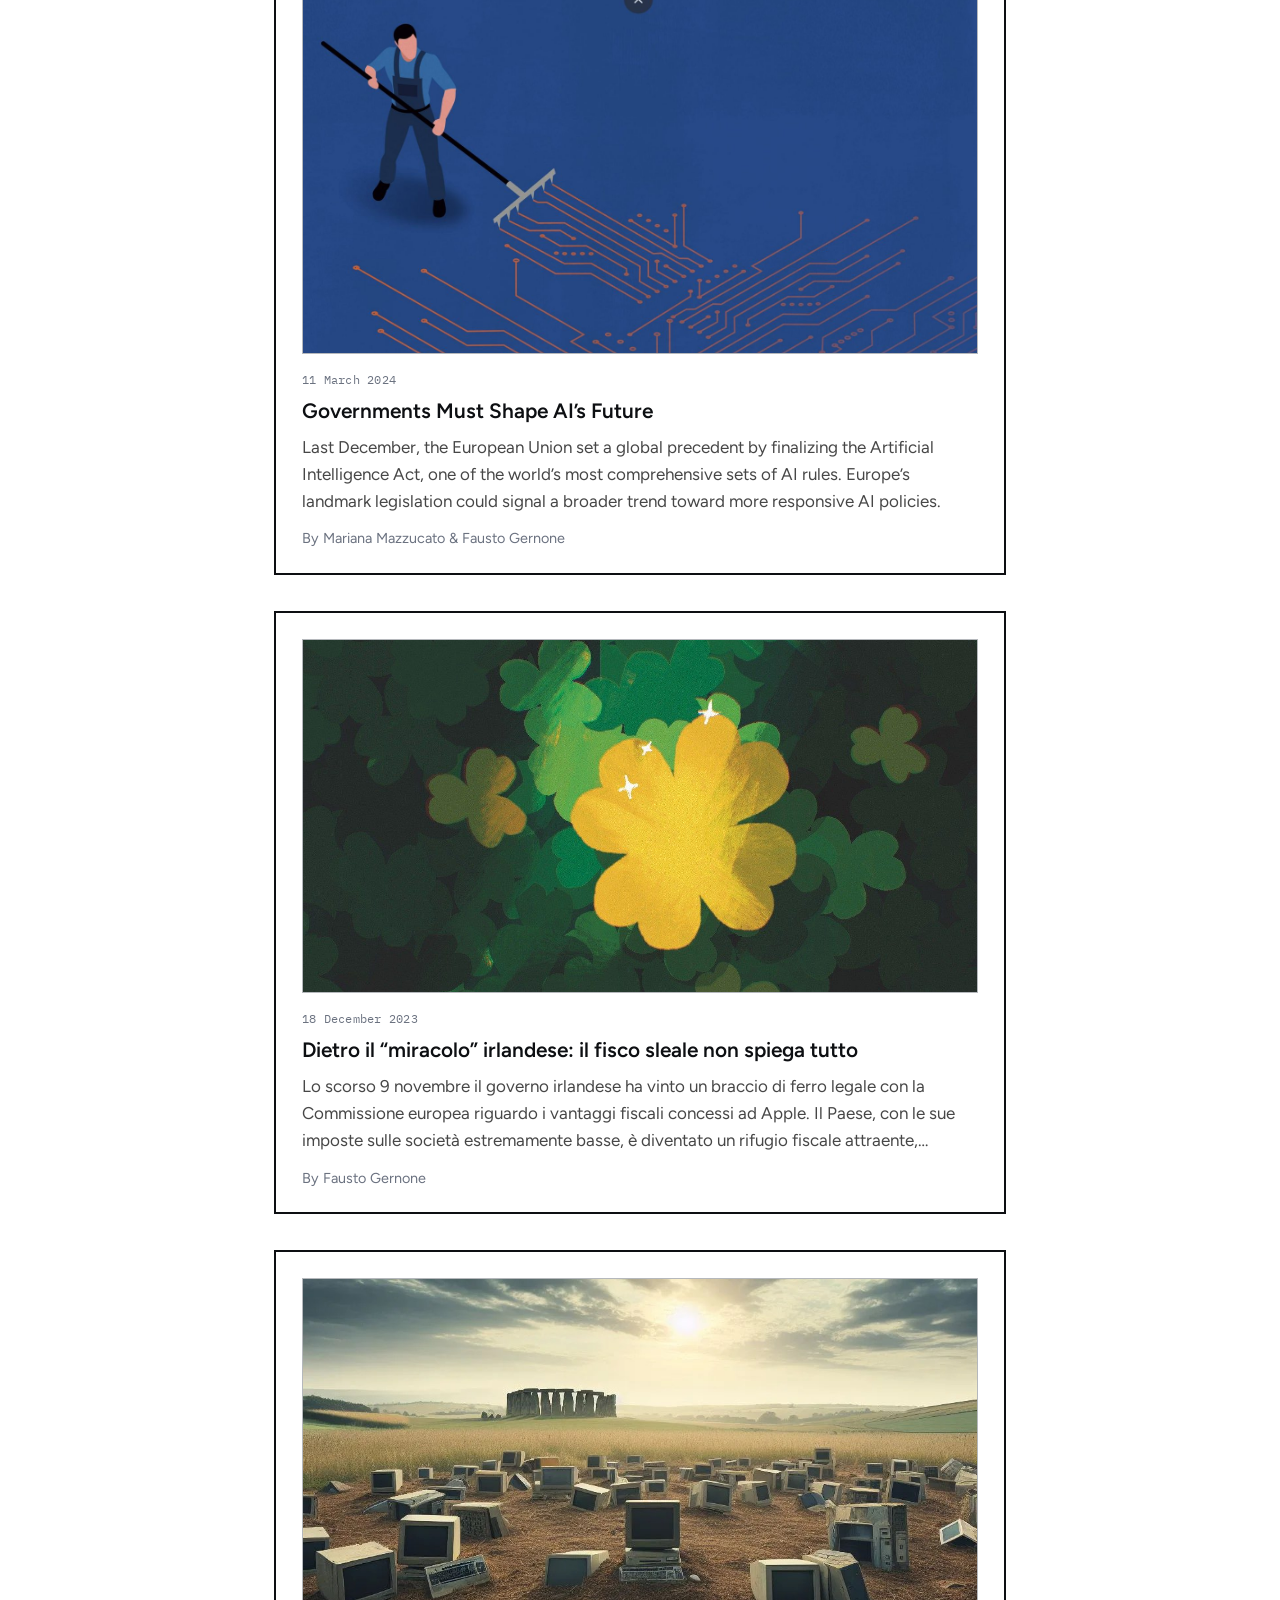
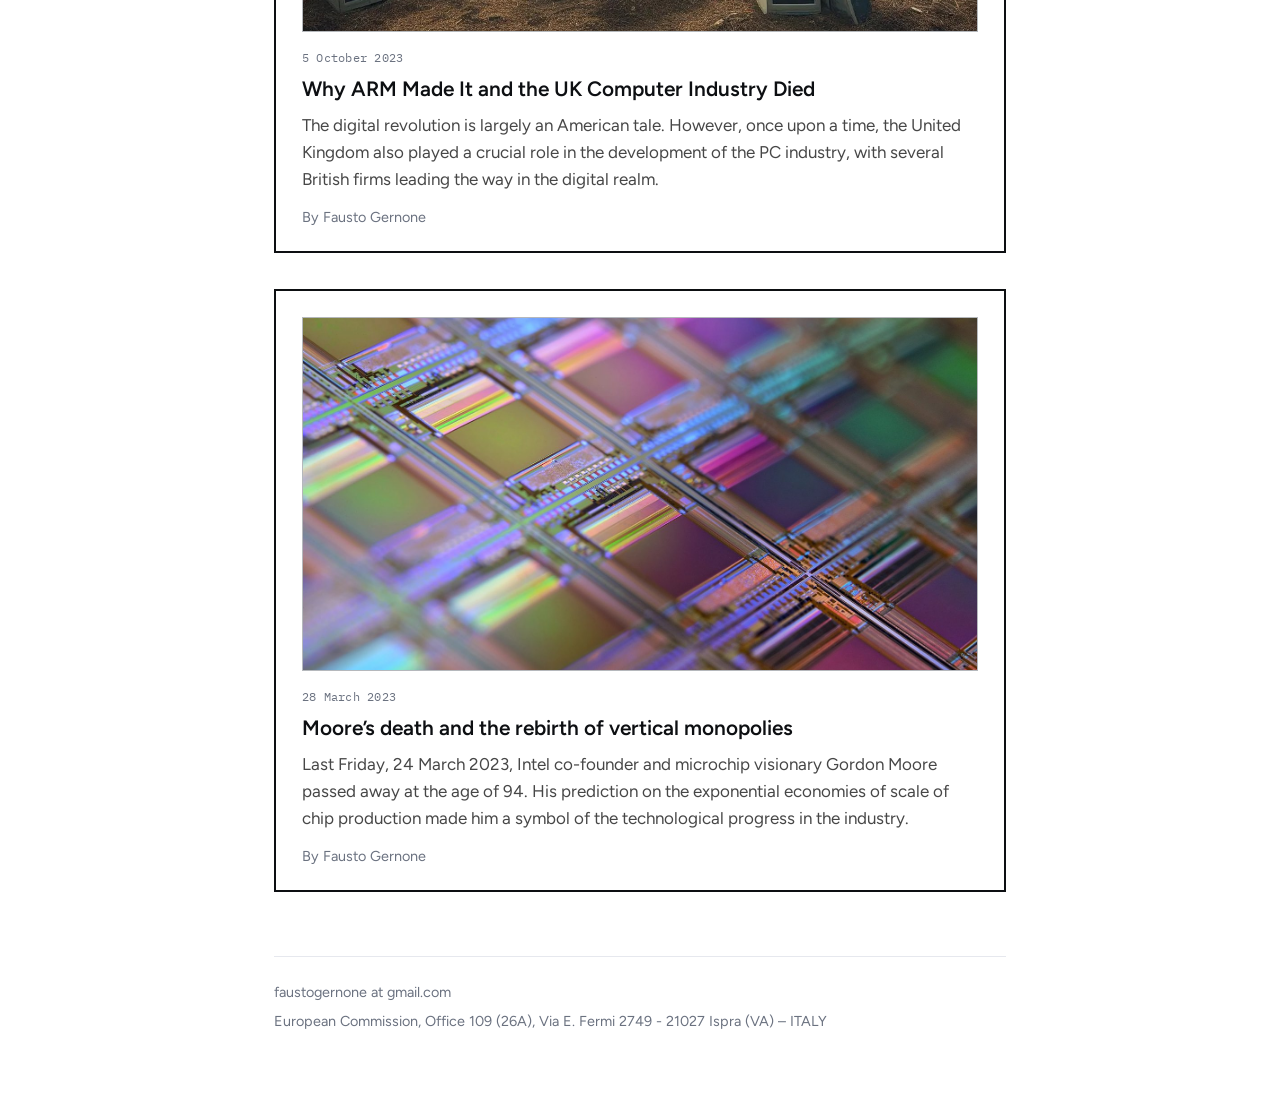
==== commit 9a97f6db: "Light mode: slow murmuration of tiny dots on canvas behind content" ====
--- a/index.html
+++ b/index.html
@@ -9,6 +9,7 @@
 <link rel="preconnect" href="https://fonts.gstatic.com" crossorigin>
 <link href="https://fonts.googleapis.com/css2?family=Figtree:wght@400;500;600;700&family=IBM+Plex+Mono:wght@400;500&display=swap" rel="stylesheet">
 <script>try{if(localStorage.getItem("theme")==="dark")document.documentElement.classList.add("dark")}catch(e){}</script>
+<script src="murmuration.js" defer></script>
 <link rel="stylesheet" href="style.css">
 </head>
 <body>
--- a/style.css
+++ b/style.css
@@ -19,6 +19,15 @@
   --mono:  "IBM Plex Mono", ui-monospace, "SF Mono", Menlo, Consolas, monospace;
 }
 
+/* murmuration canvas: part of the sky, behind the cards */
+#murmuration {
+  position: fixed;
+  inset: 0;
+  z-index: -1;
+  pointer-events: none;
+}
+:root.dark #murmuration { display: none; }
+
 /* ---------- Dark mode: night sky with white stars ---------- */
 :root.dark {
   --primary:    #f0f1f4;
@@ -31,10 +40,39 @@
   --rule:       #23262e;
 }
 :root.dark body {
-  background-image: url("data:image/svg+xml,%3Csvg xmlns='http://www.w3.org/2000/svg' width='480' height='480'%3E%3Cg fill='%23ffffff'%3E%3Ccircle cx='22' cy='35' r='1.4' opacity='.8'/%3E%3Ccircle cx='140' cy='20' r='.8' opacity='.4'/%3E%3Ccircle cx='208' cy='30' r='1.6' opacity='.75'/%3E%3Ccircle cx='391' cy='44' r='1.3' opacity='.65'/%3E%3Ccircle cx='99' cy='58' r='2.2' opacity='.9'/%3E%3Ccircle cx='275' cy='74' r='1.2' opacity='.6'/%3E%3Ccircle cx='447' cy='98' r='.7' opacity='.3'/%3E%3Ccircle cx='170' cy='96' r='.7' opacity='.35'/%3E%3Ccircle cx='351' cy='120' r='.8' opacity='.38'/%3E%3Ccircle cx='61' cy='142' r='.8' opacity='.4'/%3E%3Ccircle cx='243' cy='157' r='.9' opacity='.4'/%3E%3Ccircle cx='415' cy='175' r='2.4' opacity='.95'/%3E%3Ccircle cx='313' cy='190' r='2' opacity='.85'/%3E%3Ccircle cx='131' cy='211' r='1' opacity='.5'/%3E%3Ccircle cx='75' cy='230' r='1.3' opacity='.62'/%3E%3Ccircle cx='238' cy='232' r='.7' opacity='.3'/%3E%3Ccircle cx='446' cy='241' r='.8' opacity='.4'/%3E%3Ccircle cx='296' cy='255' r='.7' opacity='.33'/%3E%3Ccircle cx='33' cy='262' r='.9' opacity='.45'/%3E%3Ccircle cx='369' cy='282' r='1' opacity='.5'/%3E%3Ccircle cx='162' cy='299' r='1.1' opacity='.55'/%3E%3Ccircle cx='289' cy='320' r='1.4' opacity='.7'/%3E%3Ccircle cx='84' cy='331' r='1.8' opacity='.8'/%3E%3Ccircle cx='409' cy='352' r='1.7' opacity='.78'/%3E%3Ccircle cx='204' cy='371' r='2.3' opacity='.9'/%3E%3Ccircle cx='58' cy='395' r='.7' opacity='.3'/%3E%3Ccircle cx='327' cy='401' r='.8' opacity='.36'/%3E%3Ccircle cx='127' cy='415' r='.7' opacity='.32'/%3E%3Ccircle cx='18' cy='447' r='1.2' opacity='.6'/%3E%3Ccircle cx='251' cy='438' r='.9' opacity='.42'/%3E%3Ccircle cx='373' cy='455' r='.9' opacity='.45'/%3E%3Ccircle cx='452' cy='432' r='1.1' opacity='.55'/%3E%3C/g%3E%3C/svg%3E");
+  background-image: url("data:image/svg+xml,%3Csvg xmlns='http://www.w3.org/2000/svg' width='480' height='480'%3E%3Cg fill='%23ffffff'%3E%3Ccircle cx='155' cy='72' r='0.79' opacity='0.4'/%3E%3Ccircle cx='257' cy='176' r='0.35' opacity='0.28'/%3E%3Ccircle cx='18' cy='208' r='0.36' opacity='0.2'/%3E%3Ccircle cx='204' cy='397' r='0.37' opacity='0.23'/%3E%3Ccircle cx='301' cy='455' r='0.7' opacity='0.43'/%3E%3Ccircle cx='469' cy='22' r='1.12' opacity='0.6'/%3E%3Ccircle cx='69' cy='57' r='0.45' opacity='0.39'/%3E%3Ccircle cx='87' cy='279' r='0.78' opacity='0.46'/%3E%3Ccircle cx='263' cy='30' r='0.35' opacity='0.22'/%3E%3Ccircle cx='327' cy='205' r='0.45' opacity='0.34'/%3E%3Ccircle cx='218' cy='144' r='1.01' opacity='0.63'/%3E%3Ccircle cx='117' cy='276' r='0.64' opacity='0.49'/%3E%3Ccircle cx='350' cy='138' r='1.36' opacity='0.68'/%3E%3Ccircle cx='201' cy='363' r='0.37' opacity='0.29'/%3E%3Ccircle cx='19' cy='321' r='0.96' opacity='0.59'/%3E%3Ccircle cx='420' cy='151' r='0.86' opacity='0.54'/%3E%3Ccircle cx='278' cy='219' r='1.09' opacity='0.72'/%3E%3Ccircle cx='228' cy='319' r='0.35' opacity='0.32'/%3E%3Ccircle cx='311' cy='477' r='1.06' opacity='0.58'/%3E%3Ccircle cx='185' cy='321' r='0.35' opacity='0.27'/%3E%3Ccircle cx='81' cy='56' r='0.35' opacity='0.33'/%3E%3Ccircle cx='62' cy='119' r='0.51' opacity='0.43'/%3E%3Ccircle cx='39' cy='216' r='0.67' opacity='0.51'/%3E%3Ccircle cx='393' cy='415' r='0.43' opacity='0.3'/%3E%3Ccircle cx='172' cy='424' r='1.31' opacity='0.67'/%3E%3Ccircle cx='85' cy='111' r='0.41' opacity='0.31'/%3E%3Ccircle cx='283' cy='126' r='0.35' opacity='0.26'/%3E%3Ccircle cx='177' cy='272' r='1.3' opacity='0.77'/%3E%3Ccircle cx='247' cy='296' r='0.83' opacity='0.42'/%3E%3Ccircle cx='432' cy='374' r='1.15' opacity='0.72'/%3E%3Ccircle cx='188' cy='192' r='0.36' opacity='0.31'/%3E%3Ccircle cx='30' cy='32' r='0.4' opacity='0.24'/%3E%3Ccircle cx='163' cy='25' r='0.35' opacity='0.21'/%3E%3Ccircle cx='49' cy='175' r='0.35' opacity='0.35'/%3E%3Ccircle cx='295' cy='71' r='0.42' opacity='0.28'/%3E%3Ccircle cx='175' cy='59' r='1.11' opacity='0.74'/%3E%3Ccircle cx='224' cy='232' r='0.36' opacity='0.21'/%3E%3Ccircle cx='164' cy='127' r='1.07' opacity='0.56'/%3E%3Ccircle cx='11' cy='456' r='0.64' opacity='0.35'/%3E%3Ccircle cx='261' cy='13' r='0.64' opacity='0.51'/%3E%3Ccircle cx='414' cy='334' r='0.42' opacity='0.29'/%3E%3Ccircle cx='80' cy='371' r='0.65' opacity='0.48'/%3E%3Ccircle cx='158' cy='107' r='1.04' opacity='0.71'/%3E%3Ccircle cx='409' cy='387' r='1.05' opacity='0.66'/%3E%3Ccircle cx='109' cy='248' r='0.48' opacity='0.25'/%3E%3Ccircle cx='13' cy='134' r='0.42' opacity='0.35'/%3E%3Ccircle cx='459' cy='215' r='1.27' opacity='0.82'/%3E%3Ccircle cx='458' cy='175' r='0.4' opacity='0.25'/%3E%3Ccircle cx='94' cy='98' r='0.76' opacity='0.56'/%3E%3Ccircle cx='403' cy='230' r='0.8' opacity='0.55'/%3E%3Ccircle cx='41' cy='317' r='1.22' opacity='0.75'/%3E%3Ccircle cx='360' cy='229' r='0.38' opacity='0.35'/%3E%3Ccircle cx='160' cy='384' r='1.34' opacity='0.73'/%3E%3Ccircle cx='193' cy='454' r='0.9' opacity='0.48'/%3E%3Ccircle cx='61' cy='73' r='1.21' opacity='0.75'/%3E%3Ccircle cx='70' cy='397' r='1.36' opacity='0.79'/%3E%3Ccircle cx='168' cy='263' r='0.37' opacity='0.19'/%3E%3Ccircle cx='466' cy='312' r='0.64' opacity='0.5'/%3E%3Ccircle cx='208' cy='418' r='1.07' opacity='0.57'/%3E%3Ccircle cx='121' cy='141' r='0.41' opacity='0.33'/%3E%3Ccircle cx='124' cy='201' r='0.37' opacity='0.37'/%3E%3Ccircle cx='170' cy='220' r='0.71' opacity='0.53'/%3E%3Ccircle cx='202' cy='441' r='0.61' opacity='0.41'/%3E%3Ccircle cx='251' cy='9' r='0.55' opacity='0.31'/%3E%3Ccircle cx='2' cy='384' r='0.38' opacity='0.29'/%3E%3Ccircle cx='348' cy='267' r='0.46' opacity='0.34'/%3E%3Ccircle cx='267' cy='376' r='0.36' opacity='0.3'/%3E%3Ccircle cx='119' cy='133' r='0.98' opacity='0.58'/%3E%3Ccircle cx='270' cy='365' r='1.22' opacity='0.68'/%3E%3Ccircle cx='294' cy='243' r='0.63' opacity='0.45'/%3E%3Ccircle cx='217' cy='256' r='0.59' opacity='0.48'/%3E%3Ccircle cx='336' cy='421' r='1.28' opacity='0.67'/%3E%3Ccircle cx='269' cy='453' r='1.09' opacity='0.56'/%3E%3Ccircle cx='58' cy='212' r='0.36' opacity='0.23'/%3E%3Ccircle cx='35' cy='321' r='1.0' opacity='0.67'/%3E%3Ccircle cx='74' cy='344' r='0.81' opacity='0.43'/%3E%3Ccircle cx='424' cy='464' r='0.4' opacity='0.39'/%3E%3Ccircle cx='191' cy='234' r='1.38' opacity='0.84'/%3E%3Ccircle cx='78' cy='207' r='0.63' opacity='0.38'/%3E%3Ccircle cx='94' cy='153' r='0.9' opacity='0.45'/%3E%3Ccircle cx='266' cy='211' r='0.35' opacity='0.25'/%3E%3Ccircle cx='299' cy='246' r='0.35' opacity='0.38'/%3E%3Ccircle cx='378' cy='466' r='0.36' opacity='0.24'/%3E%3Ccircle cx='19' cy='374' r='0.43' opacity='0.24'/%3E%3Ccircle cx='203' cy='437' r='1.05' opacity='0.57'/%3E%3Ccircle cx='72' cy='441' r='0.69' opacity='0.48'/%3E%3Ccircle cx='43' cy='28' r='0.85' opacity='0.5'/%3E%3Ccircle cx='35' cy='450' r='0.77' opacity='0.54'/%3E%3Ccircle cx='40' cy='411' r='0.35' opacity='0.35'/%3E%3Ccircle cx='218' cy='163' r='0.67' opacity='0.52'/%3E%3Ccircle cx='129' cy='62' r='0.64' opacity='0.37'/%3E%3Ccircle cx='53' cy='77' r='0.35' opacity='0.22'/%3E%3Ccircle cx='150' cy='146' r='0.96' opacity='0.53'/%3E%3Ccircle cx='240' cy='85' r='0.48' opacity='0.25'/%3E%3Ccircle cx='120' cy='7' r='0.91' opacity='0.56'/%3E%3Ccircle cx='91' cy='228' r='1.27' opacity='0.64'/%3E%3Ccircle cx='393' cy='207' r='0.61' opacity='0.47'/%3E%3Ccircle cx='189' cy='243' r='0.85' opacity='0.61'/%3E%3Ccircle cx='164' cy='399' r='0.87' opacity='0.55'/%3E%3Ccircle cx='194' cy='167' r='0.35' opacity='0.21'/%3E%3Ccircle cx='34' cy='356' r='0.42' opacity='0.25'/%3E%3Ccircle cx='41' cy='404' r='1.15' opacity='0.7'/%3E%3Ccircle cx='135' cy='116' r='0.44' opacity='0.31'/%3E%3Ccircle cx='76' cy='214' r='0.42' opacity='0.41'/%3E%3Ccircle cx='467' cy='263' r='0.41' opacity='0.4'/%3E%3Ccircle cx='149' cy='171' r='0.35' opacity='0.26'/%3E%3Ccircle cx='228' cy='241' r='0.39' opacity='0.3'/%3E%3Ccircle cx='2' cy='127' r='0.36' opacity='0.26'/%3E%3Ccircle cx='20' cy='11' r='0.45' opacity='0.27'/%3E%3Ccircle cx='281' cy='254' r='0.94' opacity='0.59'/%3E%3Ccircle cx='344' cy='422' r='0.51' opacity='0.32'/%3E%3Ccircle cx='473' cy='72' r='0.9' opacity='0.57'/%3E%3Ccircle cx='21' cy='401' r='1.19' opacity='0.71'/%3E%3Ccircle cx='352' cy='390' r='0.37' opacity='0.29'/%3E%3Ccircle cx='242' cy='401' r='1.03' opacity='0.67'/%3E%3Ccircle cx='280' cy='429' r='0.84' opacity='0.55'/%3E%3Ccircle cx='110' cy='15' r='0.37' opacity='0.26'/%3E%3Ccircle cx='50' cy='401' r='0.68' opacity='0.46'/%3E%3Ccircle cx='301' cy='327' r='0.6' opacity='0.3'/%3E%3Ccircle cx='383' cy='359' r='0.62' opacity='0.42'/%3E%3Ccircle cx='316' cy='32' r='0.92' opacity='0.5'/%3E%3Ccircle cx='36' cy='127' r='0.91' opacity='0.49'/%3E%3Ccircle cx='355' cy='468' r='0.61' opacity='0.38'/%3E%3Ccircle cx='230' cy='328' r='0.97' opacity='0.6'/%3E%3Ccircle cx='309' cy='37' r='0.37' opacity='0.24'/%3E%3Ccircle cx='357' cy='146' r='0.69' opacity='0.34'/%3E%3Ccircle cx='29' cy='129' r='0.82' opacity='0.54'/%3E%3Ccircle cx='324' cy='140' r='0.63' opacity='0.41'/%3E%3Ccircle cx='224' cy='57' r='1.19' opacity='0.62'/%3E%3Ccircle cx='470' cy='449' r='0.35' opacity='0.27'/%3E%3C/g%3E%3C/svg%3E");
   background-size: 480px 480px;
 }
 :root.dark .post-thumb { border-color: rgba(255, 255, 255, 0.25); }
+
+/* no terminal cursor in dark mode */
+:root.dark .site-tagline::after { content: none; }
+
+/* one shooting comet across the sky, 10s after the page opens (dark only) */
+:root.dark body::after {
+  content: "";
+  position: fixed;
+  z-index: -1;               /* behind the cards, part of the sky */
+  top: 12%;
+  left: -12%;
+  width: 150px;
+  height: 2px;
+  border-radius: 999px;
+  background: linear-gradient(90deg, rgba(255,255,255,0), rgba(255,255,255,0.95));
+  box-shadow: 0 0 6px rgba(255,255,255,0.5);
+  pointer-events: none;
+  opacity: 0;
+  animation: comet 1.8s linear 10s 1 both;
+}
+@keyframes comet {
+  0%   { transform: translate(0, 0) rotate(9deg); opacity: 0; }
+  8%   { opacity: 0.9; }
+  85%  { opacity: 0.9; }
+  100% { transform: translate(124vw, 20vw) rotate(9deg); opacity: 0; }
+}
+@media (prefers-reduced-motion: reduce) {
+  :root.dark body::after { animation: none; }
+}
 
 * { box-sizing: border-box; }
 
@@ -157,7 +195,6 @@
   border: 2px solid var(--primary);   /* squared black frame */
   border-radius: 0;
   padding: 26px 26px 22px;            /* wide white mat around the picture */
-  transition: border-color 0.15s ease;
 }
 .post:hover { border-color: var(--secondary); }
 
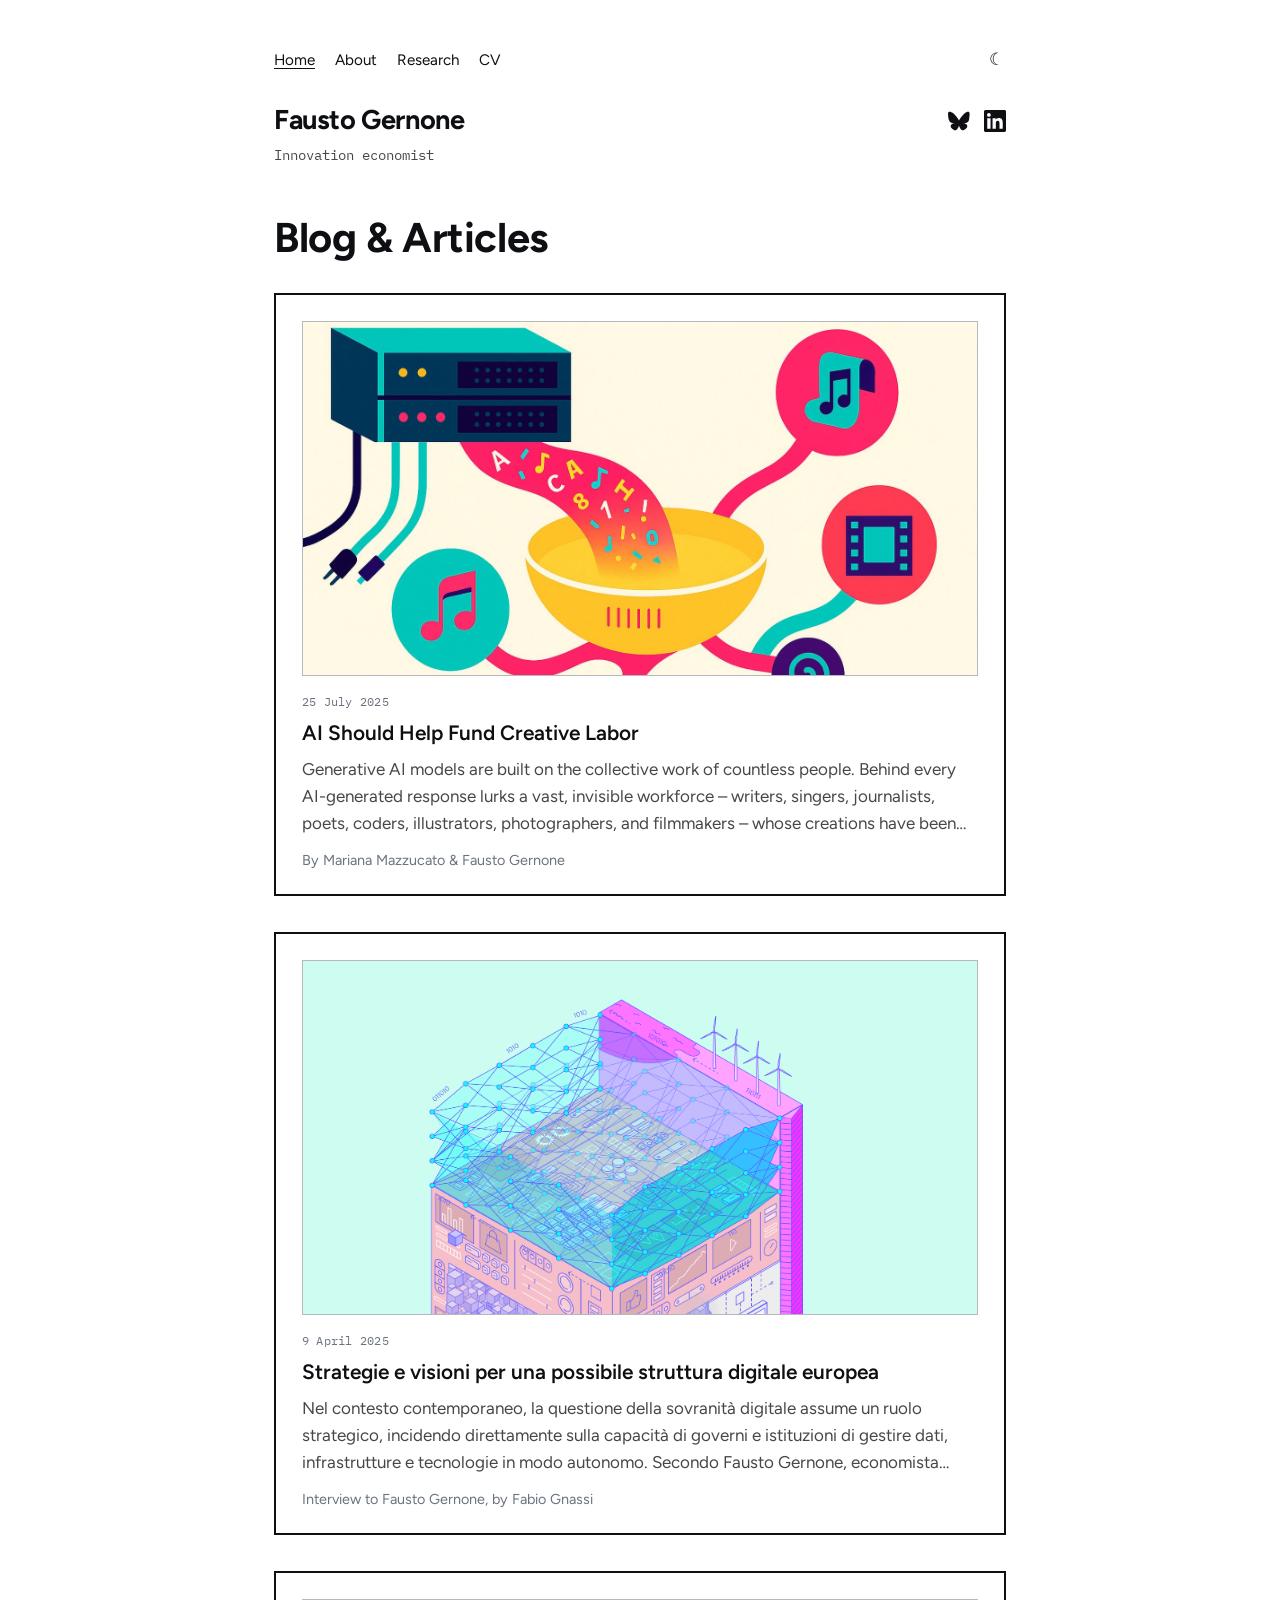
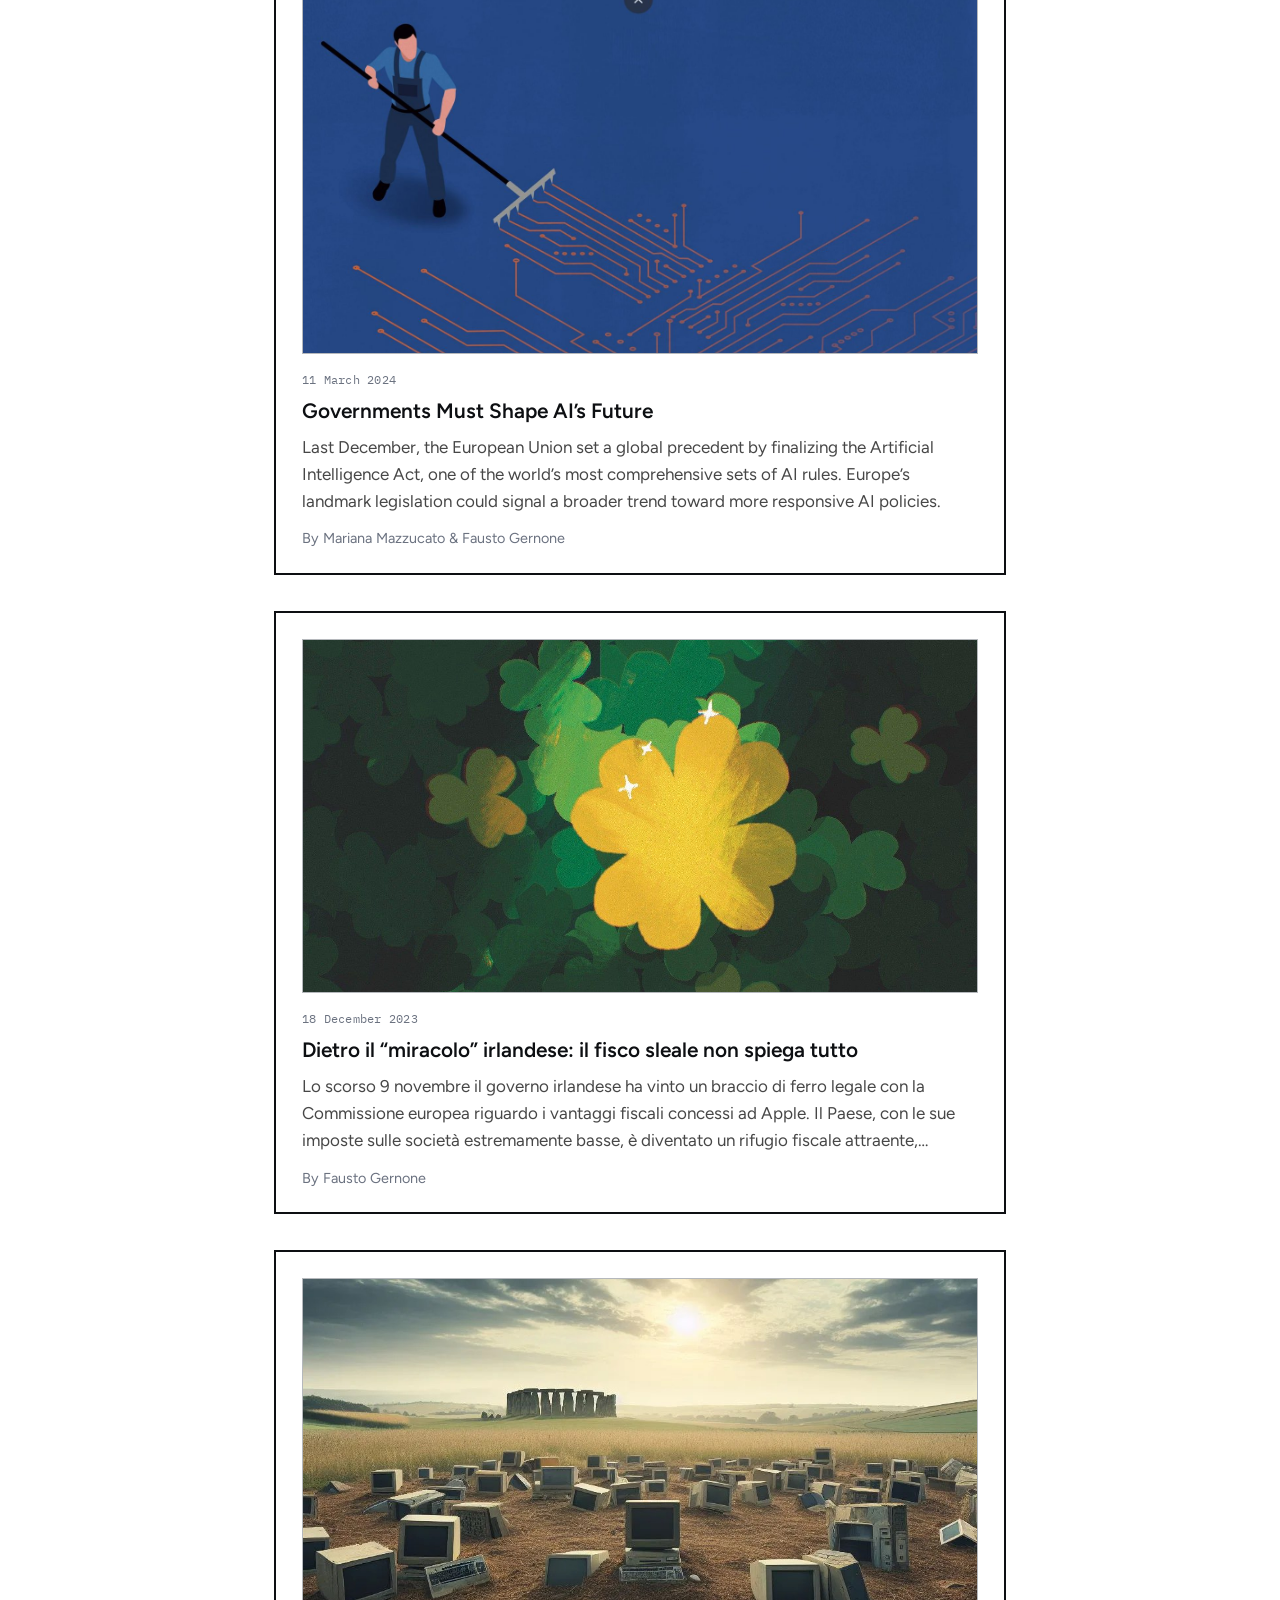
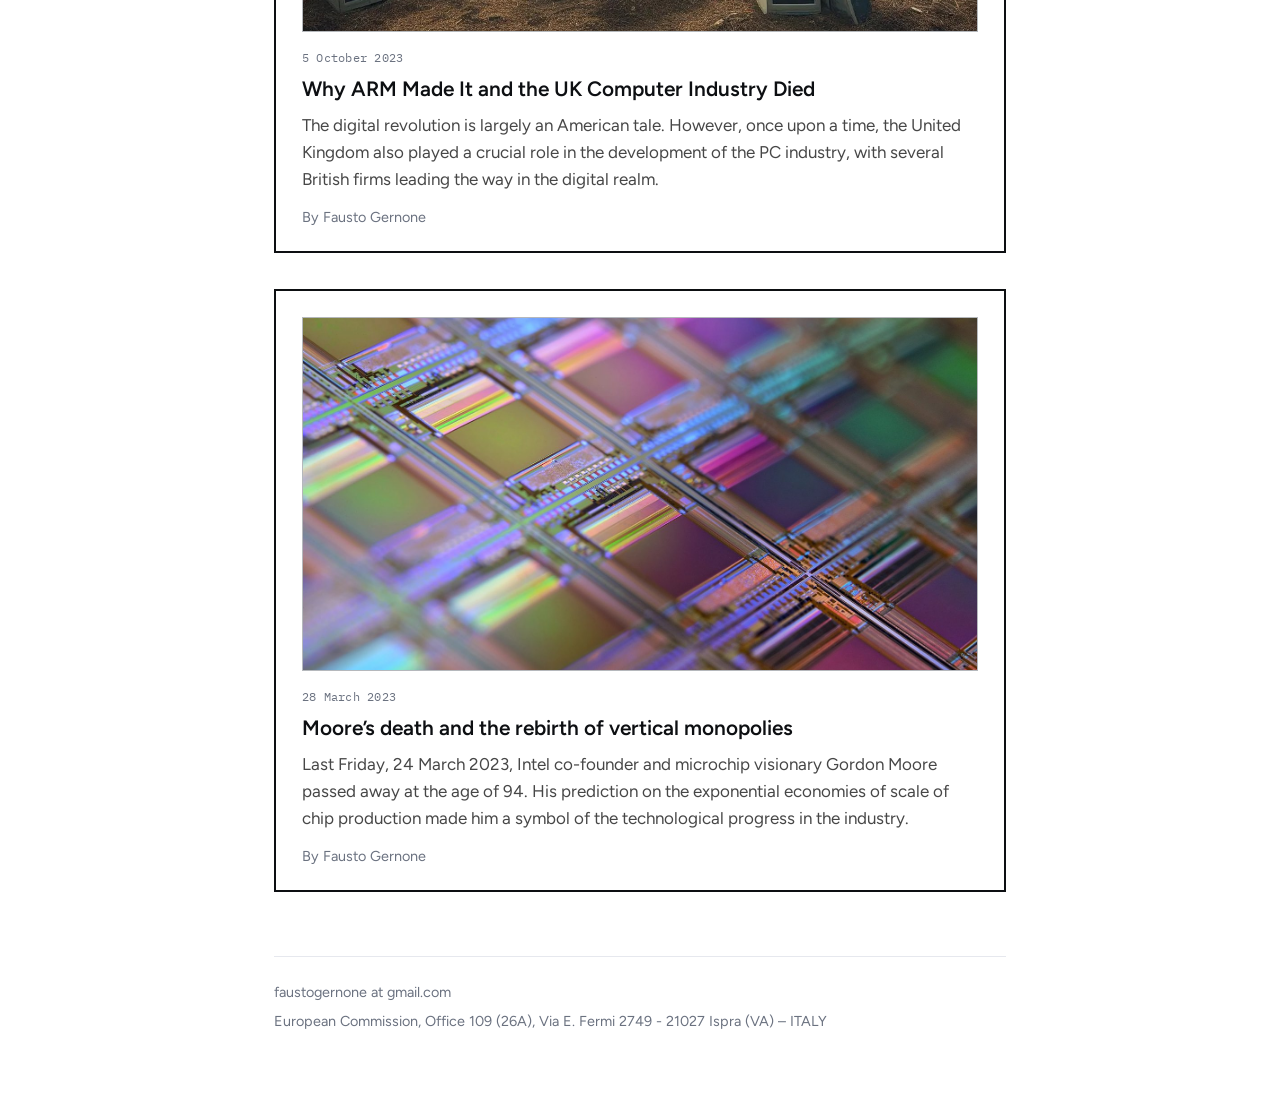
==== commit 8de2d928: "Light mode back to plain white + cursor quirk; murmuration removed (kept in history)" ====
--- a/index.html
+++ b/index.html
@@ -9,7 +9,6 @@
 <link rel="preconnect" href="https://fonts.gstatic.com" crossorigin>
 <link href="https://fonts.googleapis.com/css2?family=Figtree:wght@400;500;600;700&family=IBM+Plex+Mono:wght@400;500&display=swap" rel="stylesheet">
 <script>try{if(localStorage.getItem("theme")==="dark")document.documentElement.classList.add("dark")}catch(e){}</script>
-<script src="murmuration.js" defer></script>
 <link rel="stylesheet" href="style.css">
 </head>
 <body>
@@ -21,7 +20,7 @@
       <a href="about.html">About</a>
       <a href="research.html">Research</a>
       <a href="https://drive.google.com/file/d/1a1qruCtXTRyG9_i2cJbVmglhtq5A1HjI/view?usp=sharing">CV</a>
-      <button id="theme-toggle" class="theme-toggle" aria-label="Toggle dark mode" title="Toggle dark mode">☾</button>
+      <button id="theme-toggle" class="theme-toggle" aria-label="Toggle dark mode" title="Toggle dark mode">&#x263E;&#xFE0E;</button>
     </nav>
     <div class="title-row">
       <h2 class="site-title"><a href="index.html">Fausto Gernone</a></h2>
@@ -115,7 +114,7 @@
 (function () {
   var b = document.getElementById("theme-toggle");
   if (!b) return;
-  function sync() { b.textContent = document.documentElement.classList.contains("dark") ? "☀" : "☾"; }
+  function sync() { b.textContent = document.documentElement.classList.contains("dark") ? "☀︎" : "☾︎"; }
   b.addEventListener("click", function () {
     var dark = document.documentElement.classList.toggle("dark");
     try { localStorage.setItem("theme", dark ? "dark" : "light"); } catch (e) {}
--- a/style.css
+++ b/style.css
@@ -18,15 +18,6 @@
   --sans:  "Figtree", -apple-system, BlinkMacSystemFont, "Segoe UI", sans-serif;
   --mono:  "IBM Plex Mono", ui-monospace, "SF Mono", Menlo, Consolas, monospace;
 }
-
-/* murmuration canvas: part of the sky, behind the cards */
-#murmuration {
-  position: fixed;
-  inset: 0;
-  z-index: -1;
-  pointer-events: none;
-}
-:root.dark #murmuration { display: none; }
 
 /* ---------- Dark mode: night sky with white stars ---------- */
 :root.dark {
@@ -149,7 +140,7 @@
 }
 /* the quirk: a terminal cursor that blinks a few times, then signs off */
 .site-tagline::after {
-  content: "\258B";           /* ▋ */
+  content: "8B";           /* ▋ */
   margin-left: 0.15em;
   color: var(--secondary);
   opacity: 0;
@@ -162,7 +153,6 @@
 @media (prefers-reduced-motion: reduce) {
   .site-tagline::after { animation: none; opacity: 0; }
 }
-
 .social { display: flex; gap: 0.85rem; align-items: center; margin-left: auto; }
 .social a { color: var(--primary); display: inline-flex; }
 .social a:hover { color: var(--secondary); }
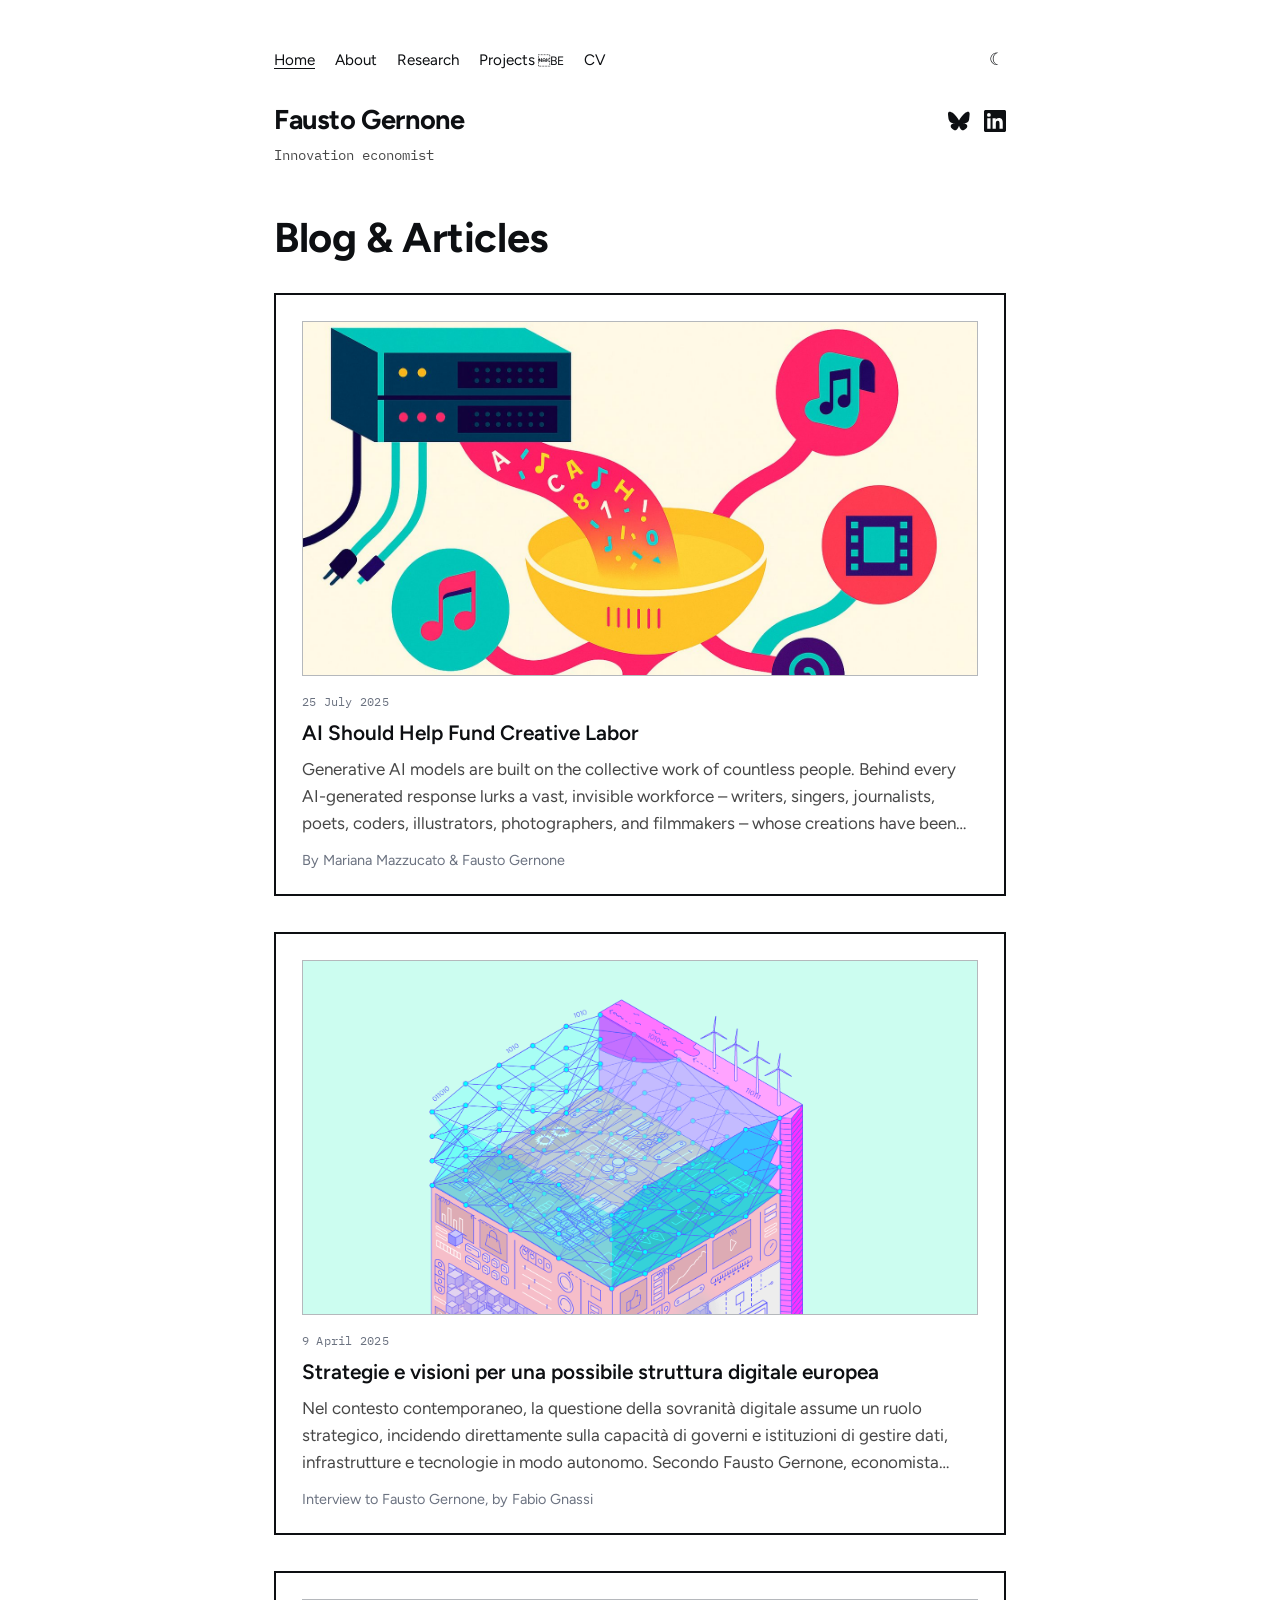
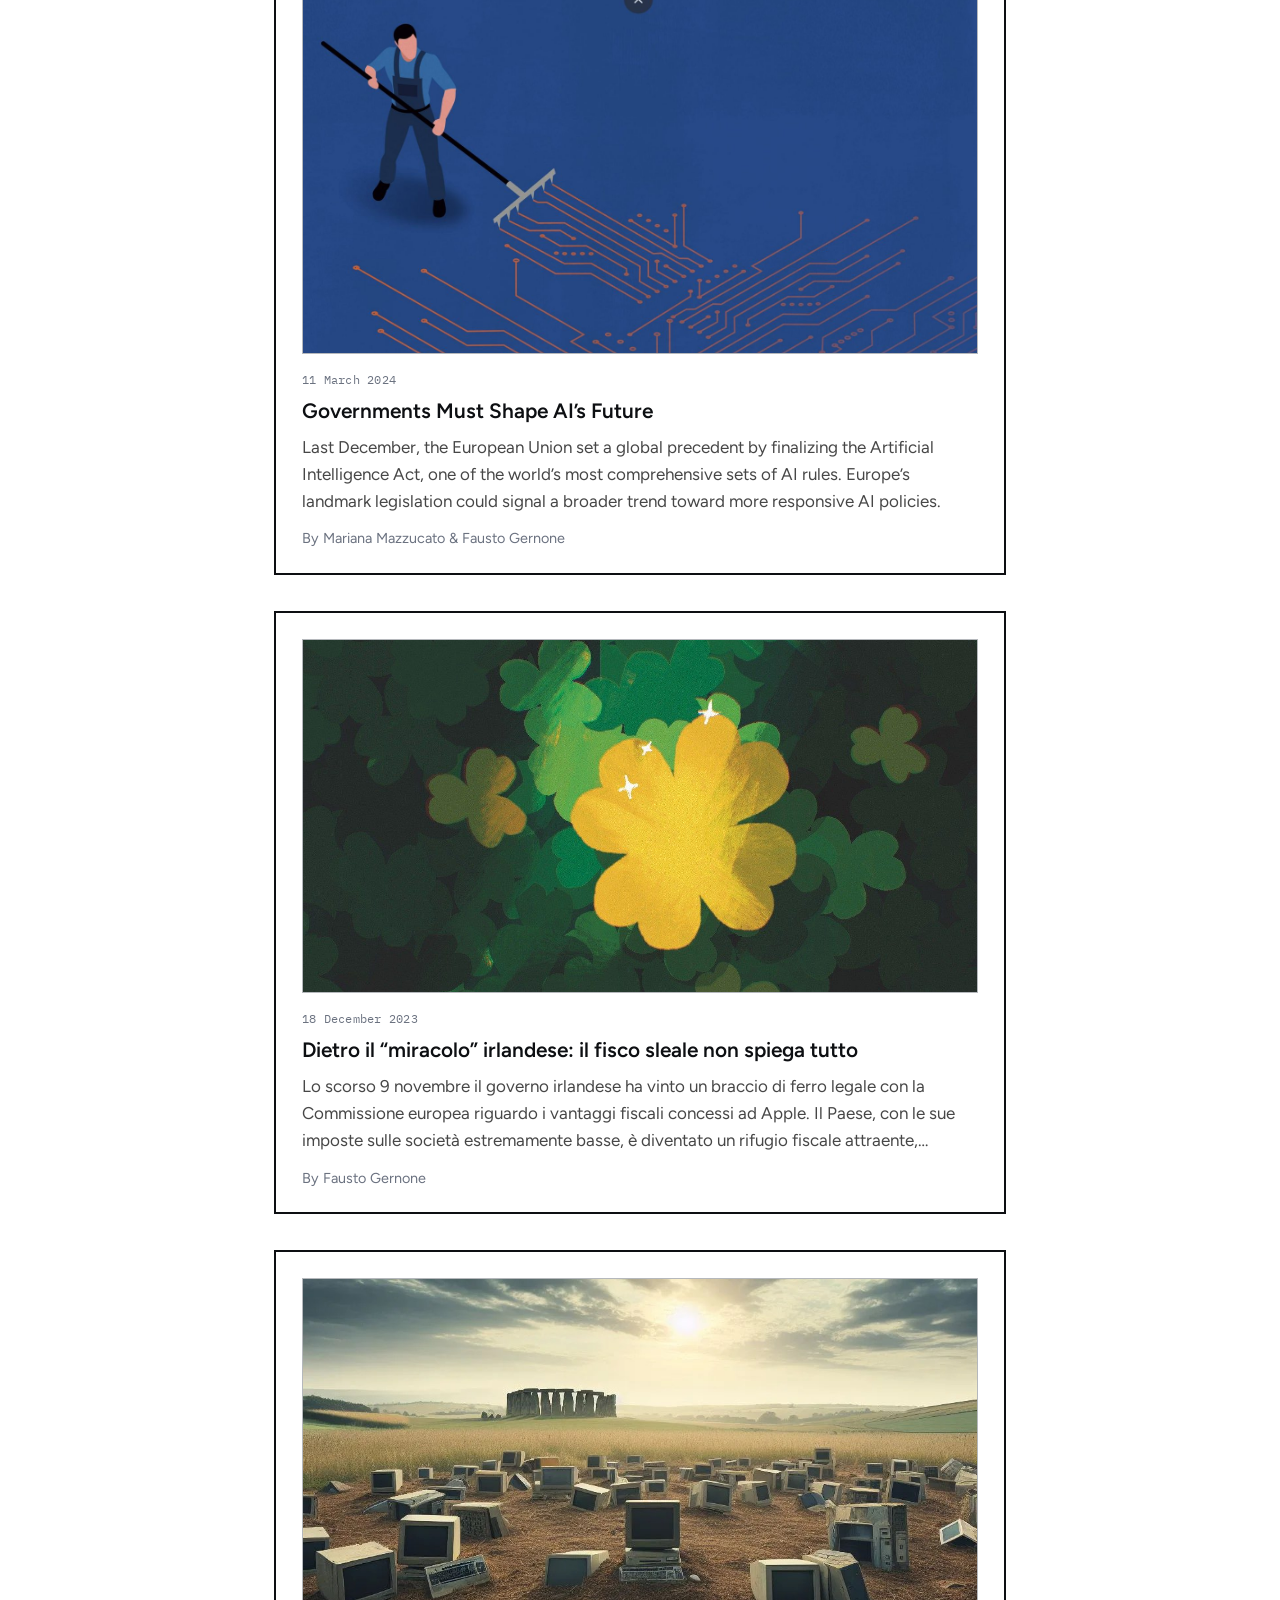
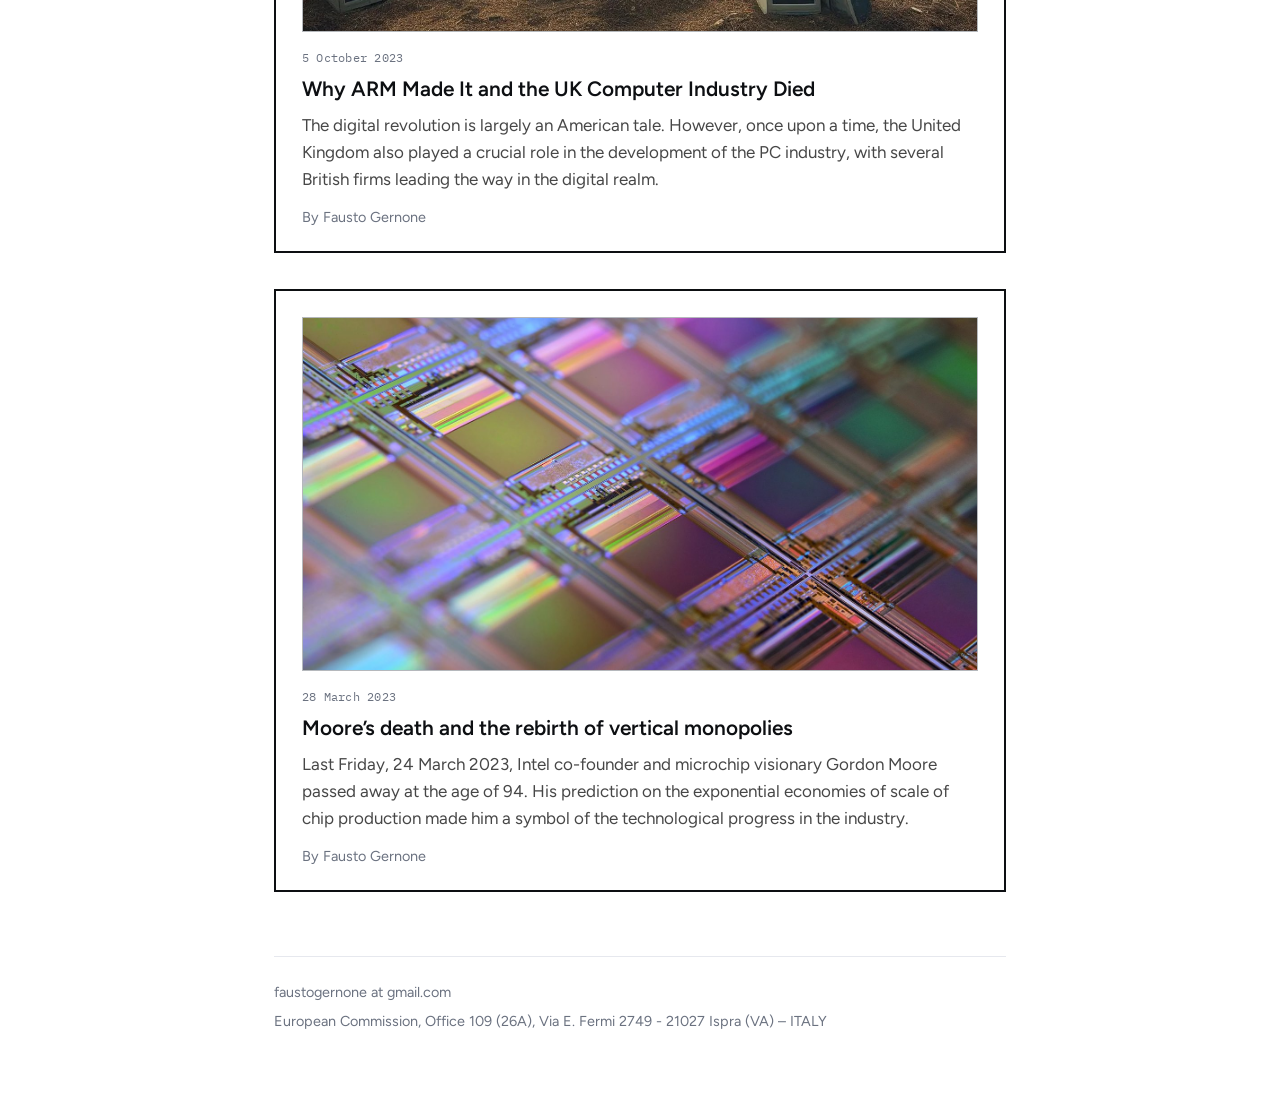
==== commit fa15a791: "Add Projects dropdown to nav (LexiMap, EU regions explorer)" ====
--- a/index.html
+++ b/index.html
@@ -19,6 +19,13 @@
       <a href="index.html" aria-current="page">Home</a>
       <a href="about.html">About</a>
       <a href="research.html">Research</a>
+      <details class="nav-menu">
+        <summary>Projects</summary>
+        <div class="nav-dropdown">
+          <a href="https://leximap.eu">LexiMap<small>Government information and procedures across Europe</small></a>
+          <a href="eu-regions/">EU regions explorer<small>Digital capabilities in the European regions</small></a>
+        </div>
+      </details>
       <a href="https://drive.google.com/file/d/1a1qruCtXTRyG9_i2cJbVmglhtq5A1HjI/view?usp=sharing">CV</a>
       <button id="theme-toggle" class="theme-toggle" aria-label="Toggle dark mode" title="Toggle dark mode">&#x263E;&#xFE0E;</button>
     </nav>
@@ -122,6 +129,10 @@
   });
   sync();
 })();
+document.addEventListener("click", function (e) {
+  var m = document.querySelector(".nav-menu[open]");
+  if (m && !m.contains(e.target)) m.removeAttribute("open");
+});
 </script>
 </body>
 </html>
--- a/style.css
+++ b/style.css
@@ -103,6 +103,42 @@
 .site-nav a:hover { color: var(--secondary); text-decoration: none; }
 .site-nav a[aria-current="page"] { text-decoration: underline; text-underline-offset: 3px; }
 
+/* Projects dropdown: native <details>, works on touch and keyboard */
+.nav-menu { position: relative; }
+.nav-menu summary {
+  list-style: none;
+  cursor: pointer;
+  color: var(--primary);
+  user-select: none;
+}
+.nav-menu summary::-webkit-details-marker { display: none; }
+.nav-menu summary::after { content: " BE"; font-size: 0.8em; }
+.nav-menu summary:hover { color: var(--secondary); }
+.nav-dropdown {
+  position: absolute;
+  top: calc(100% + 0.6rem);
+  left: -0.9rem;
+  z-index: 10;
+  width: 17rem;
+  max-width: calc(100vw - 2rem);
+  background: var(--panel);
+  border: 2px solid var(--primary);
+  padding: 0.35rem 0;
+}
+.nav-dropdown a {
+  display: block;
+  padding: 0.5rem 0.9rem;
+  color: var(--primary);
+  line-height: 1.3;
+}
+.nav-dropdown a:hover { color: var(--secondary); text-decoration: none; }
+.nav-dropdown small {
+  display: block;
+  margin-top: 0.15rem;
+  font-size: 0.78rem;
+  color: var(--muted);
+}
+
 .theme-toggle {
   margin-left: auto;
   background: none;
@@ -140,7 +176,7 @@
 }
 /* the quirk: a terminal cursor that blinks a few times, then signs off */
 .site-tagline::after {
-  content: "8B";           /* ▋ */
+  content: "\258B";           /* ▋ */
   margin-left: 0.15em;
   color: var(--secondary);
   opacity: 0;
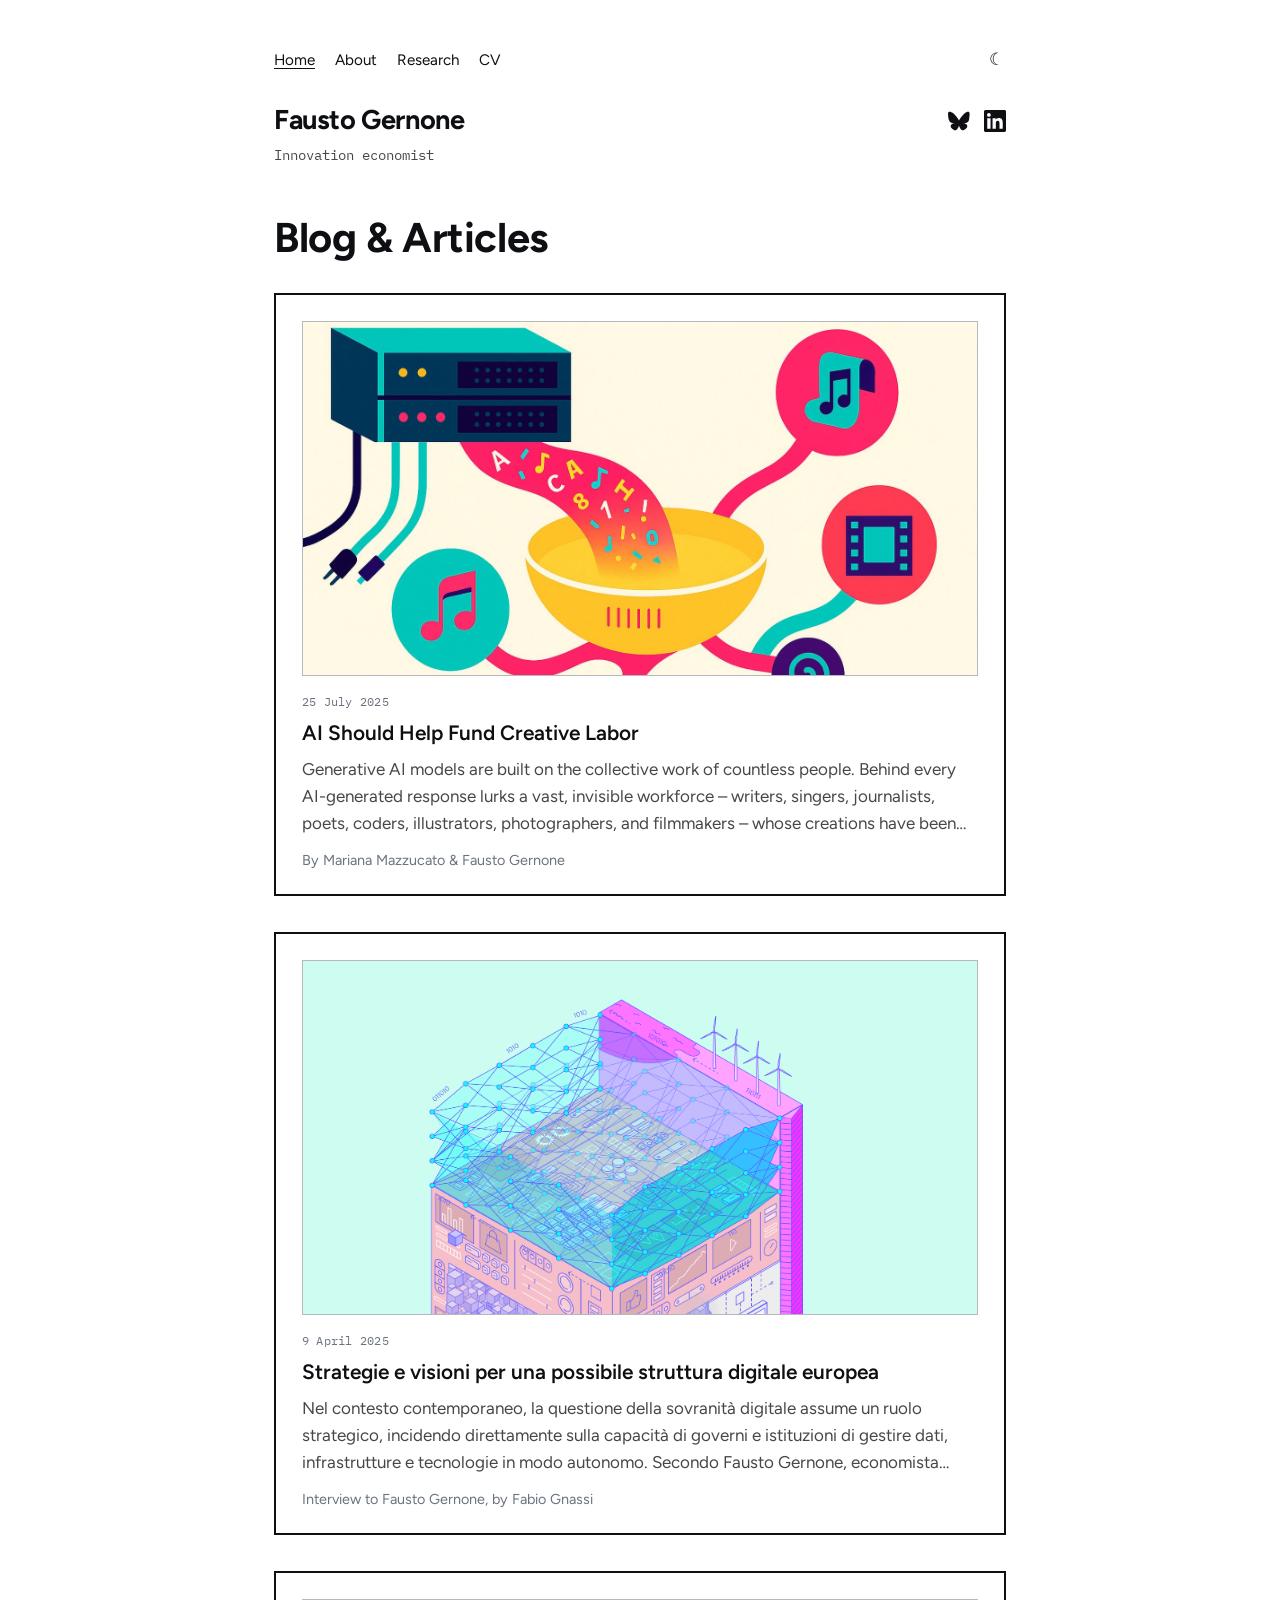
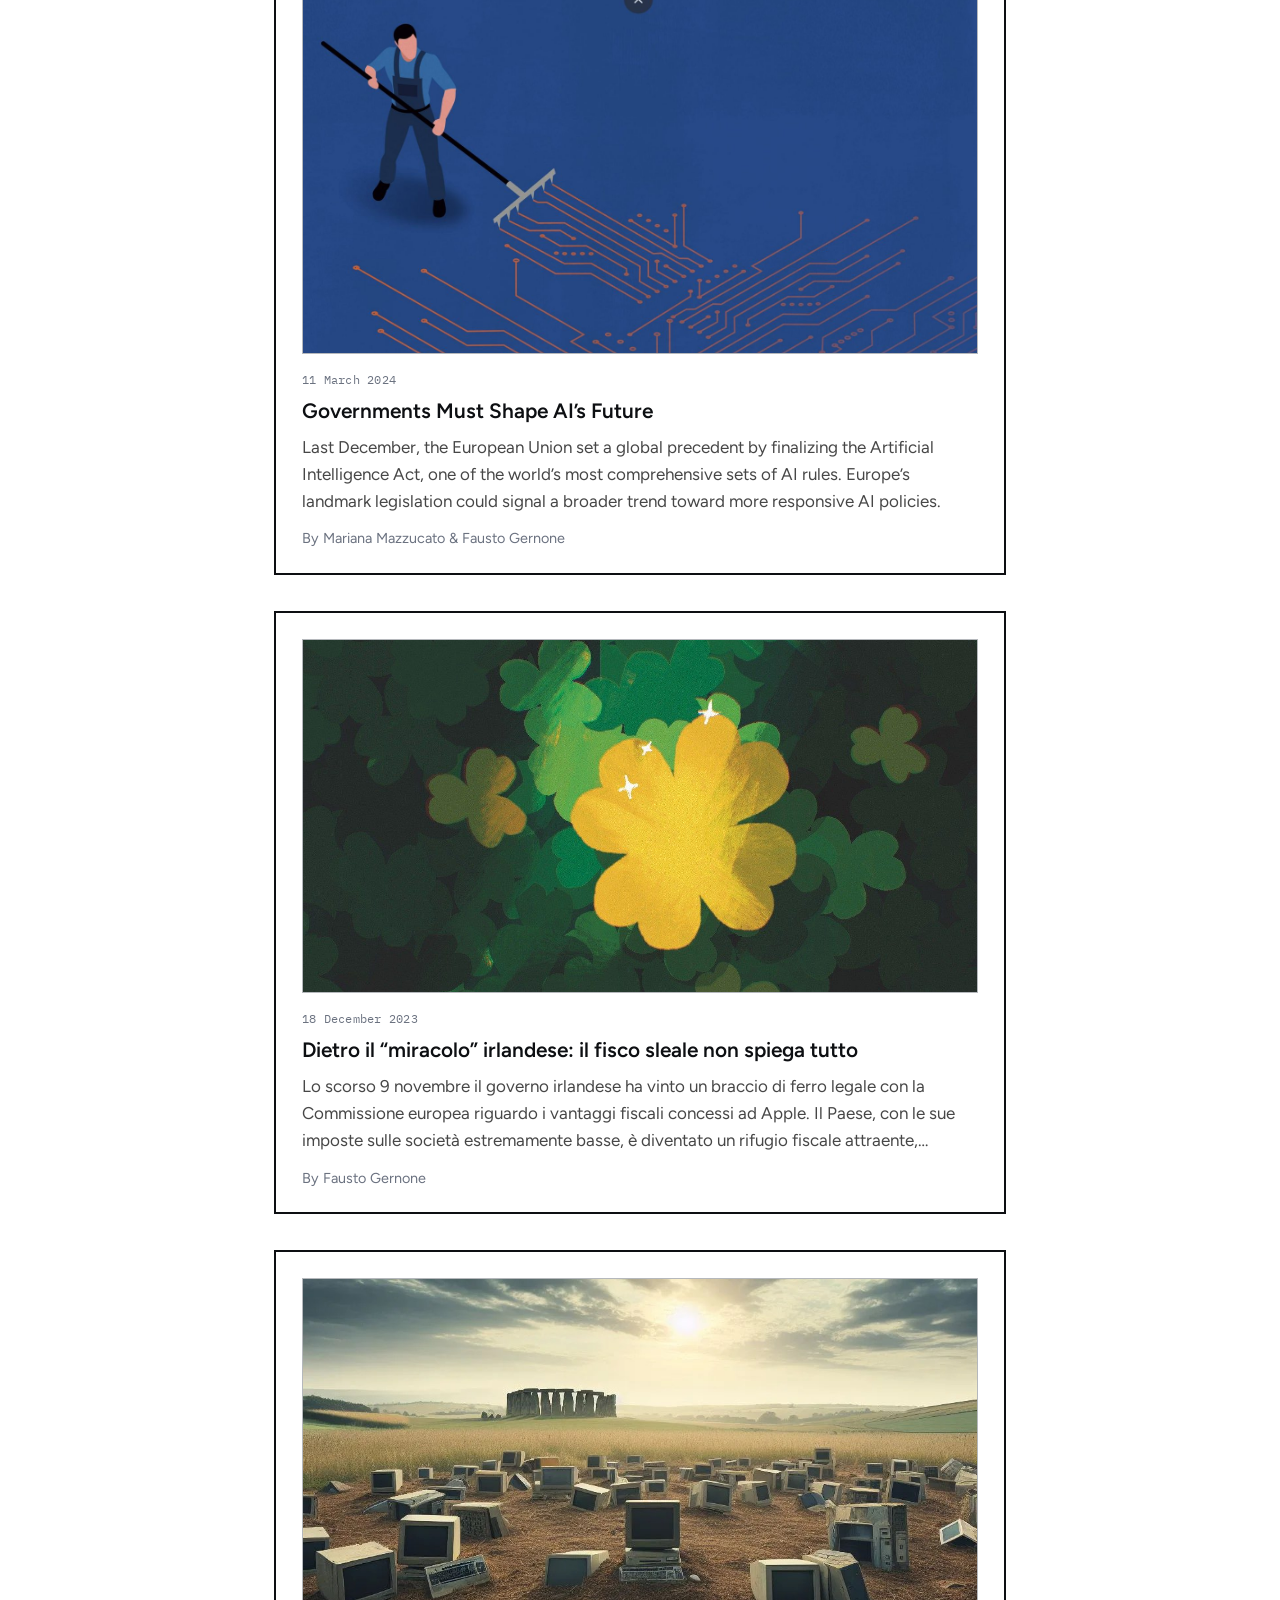
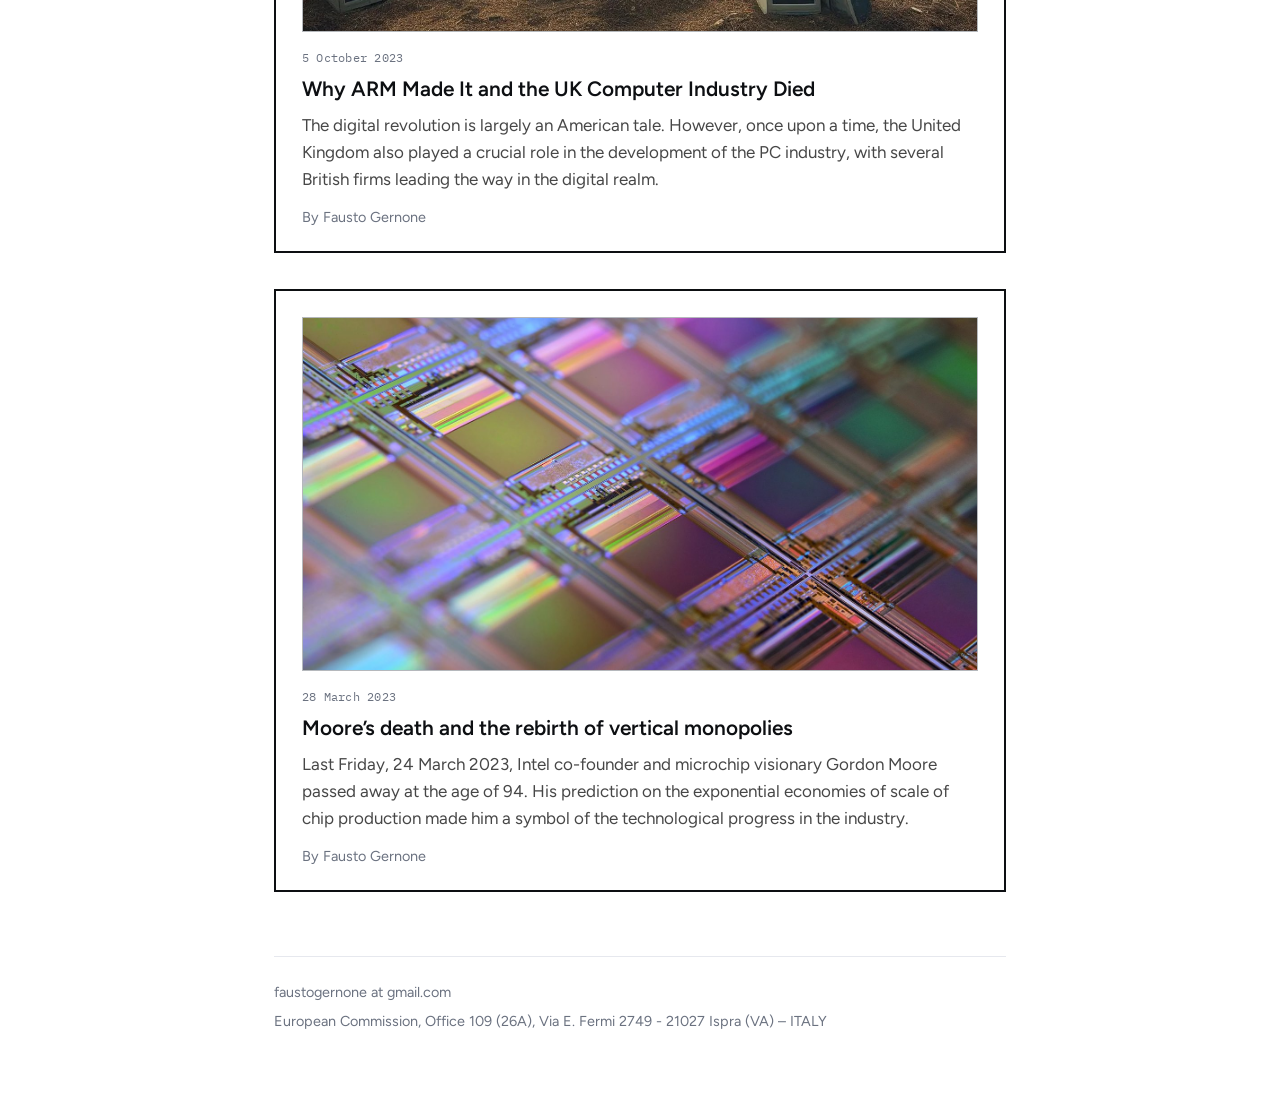
==== commit 05d434ab: "Remove Projects menu for now (reverts 02f7a92, 0e7a17f)" ====
--- a/index.html
+++ b/index.html
@@ -19,13 +19,6 @@
       <a href="index.html" aria-current="page">Home</a>
       <a href="about.html">About</a>
       <a href="research.html">Research</a>
-      <details class="nav-menu">
-        <summary>Projects</summary>
-        <div class="nav-dropdown">
-          <a href="https://leximap.eu">LexiMap<small>Government information and procedures across Europe</small></a>
-          <a href="eu-regions/">EU regions explorer<small>Digital capabilities in the European regions</small></a>
-        </div>
-      </details>
       <a href="https://drive.google.com/file/d/1a1qruCtXTRyG9_i2cJbVmglhtq5A1HjI/view?usp=sharing">CV</a>
       <button id="theme-toggle" class="theme-toggle" aria-label="Toggle dark mode" title="Toggle dark mode">&#x263E;&#xFE0E;</button>
     </nav>
@@ -129,10 +122,6 @@
   });
   sync();
 })();
-document.addEventListener("click", function (e) {
-  var m = document.querySelector(".nav-menu[open]");
-  if (m && !m.contains(e.target)) m.removeAttribute("open");
-});
 </script>
 </body>
 </html>
--- a/style.css
+++ b/style.css
@@ -103,42 +103,6 @@
 .site-nav a:hover { color: var(--secondary); text-decoration: none; }
 .site-nav a[aria-current="page"] { text-decoration: underline; text-underline-offset: 3px; }
 
-/* Projects dropdown: native <details>, works on touch and keyboard */
-.nav-menu { position: relative; }
-.nav-menu summary {
-  list-style: none;
-  cursor: pointer;
-  color: var(--primary);
-  user-select: none;
-}
-.nav-menu summary::-webkit-details-marker { display: none; }
-.nav-menu summary::after { content: " BE"; font-size: 0.8em; }
-.nav-menu summary:hover { color: var(--secondary); }
-.nav-dropdown {
-  position: absolute;
-  top: calc(100% + 0.6rem);
-  left: -0.9rem;
-  z-index: 10;
-  width: 17rem;
-  max-width: calc(100vw - 2rem);
-  background: var(--panel);
-  border: 2px solid var(--primary);
-  padding: 0.35rem 0;
-}
-.nav-dropdown a {
-  display: block;
-  padding: 0.5rem 0.9rem;
-  color: var(--primary);
-  line-height: 1.3;
-}
-.nav-dropdown a:hover { color: var(--secondary); text-decoration: none; }
-.nav-dropdown small {
-  display: block;
-  margin-top: 0.15rem;
-  font-size: 0.78rem;
-  color: var(--muted);
-}
-
 .theme-toggle {
   margin-left: auto;
   background: none;
